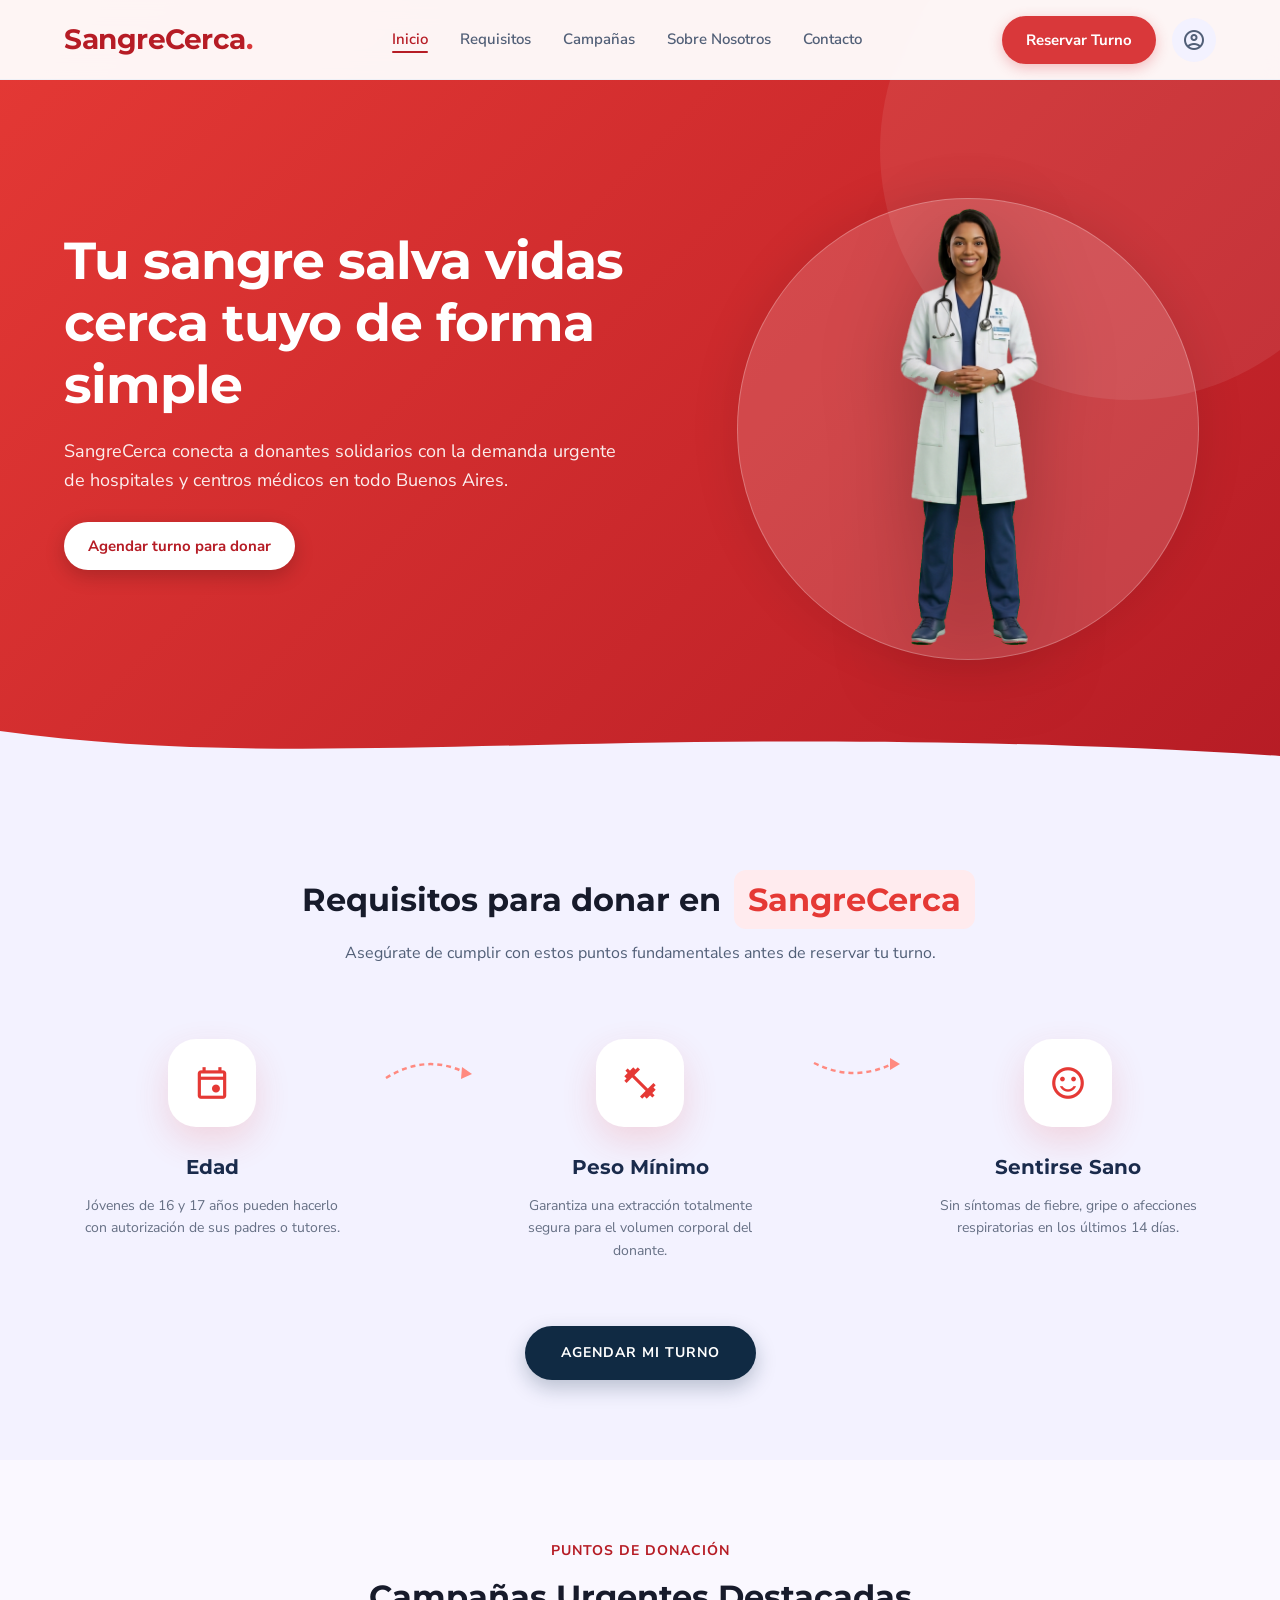
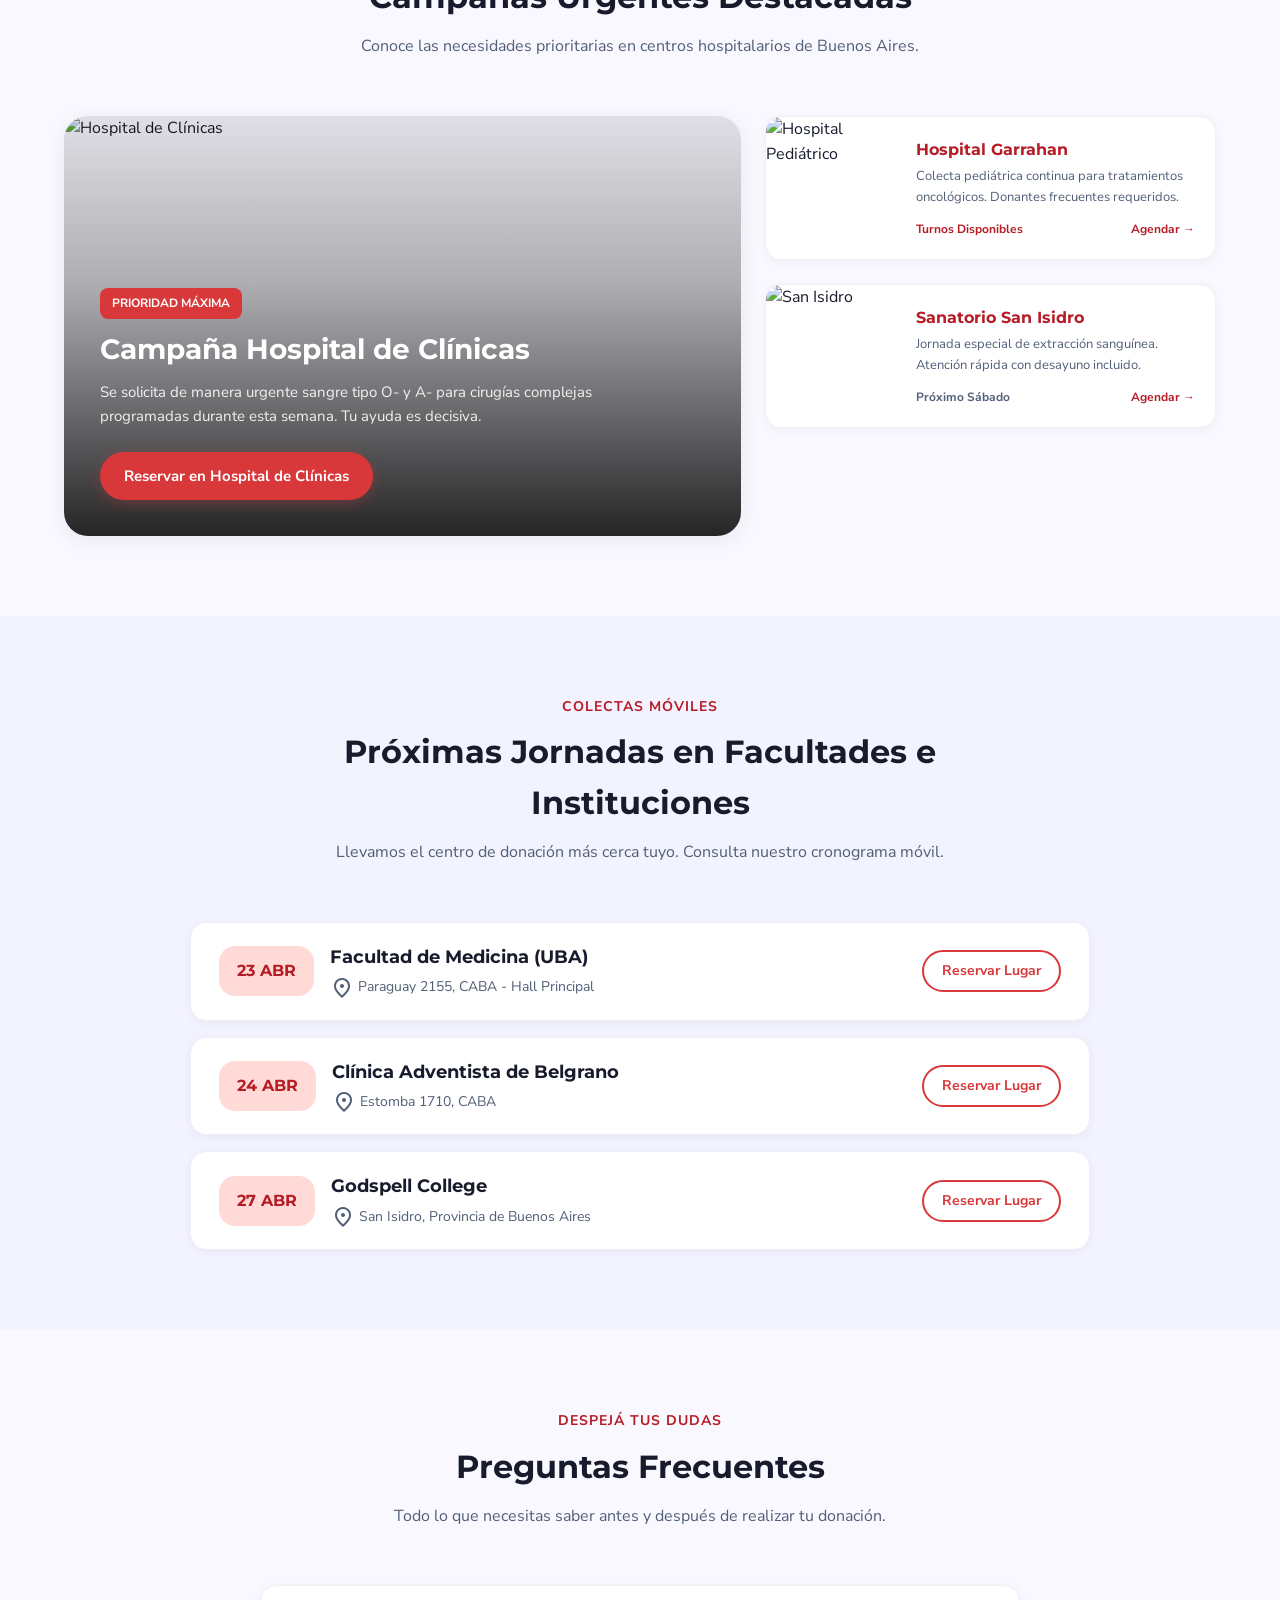
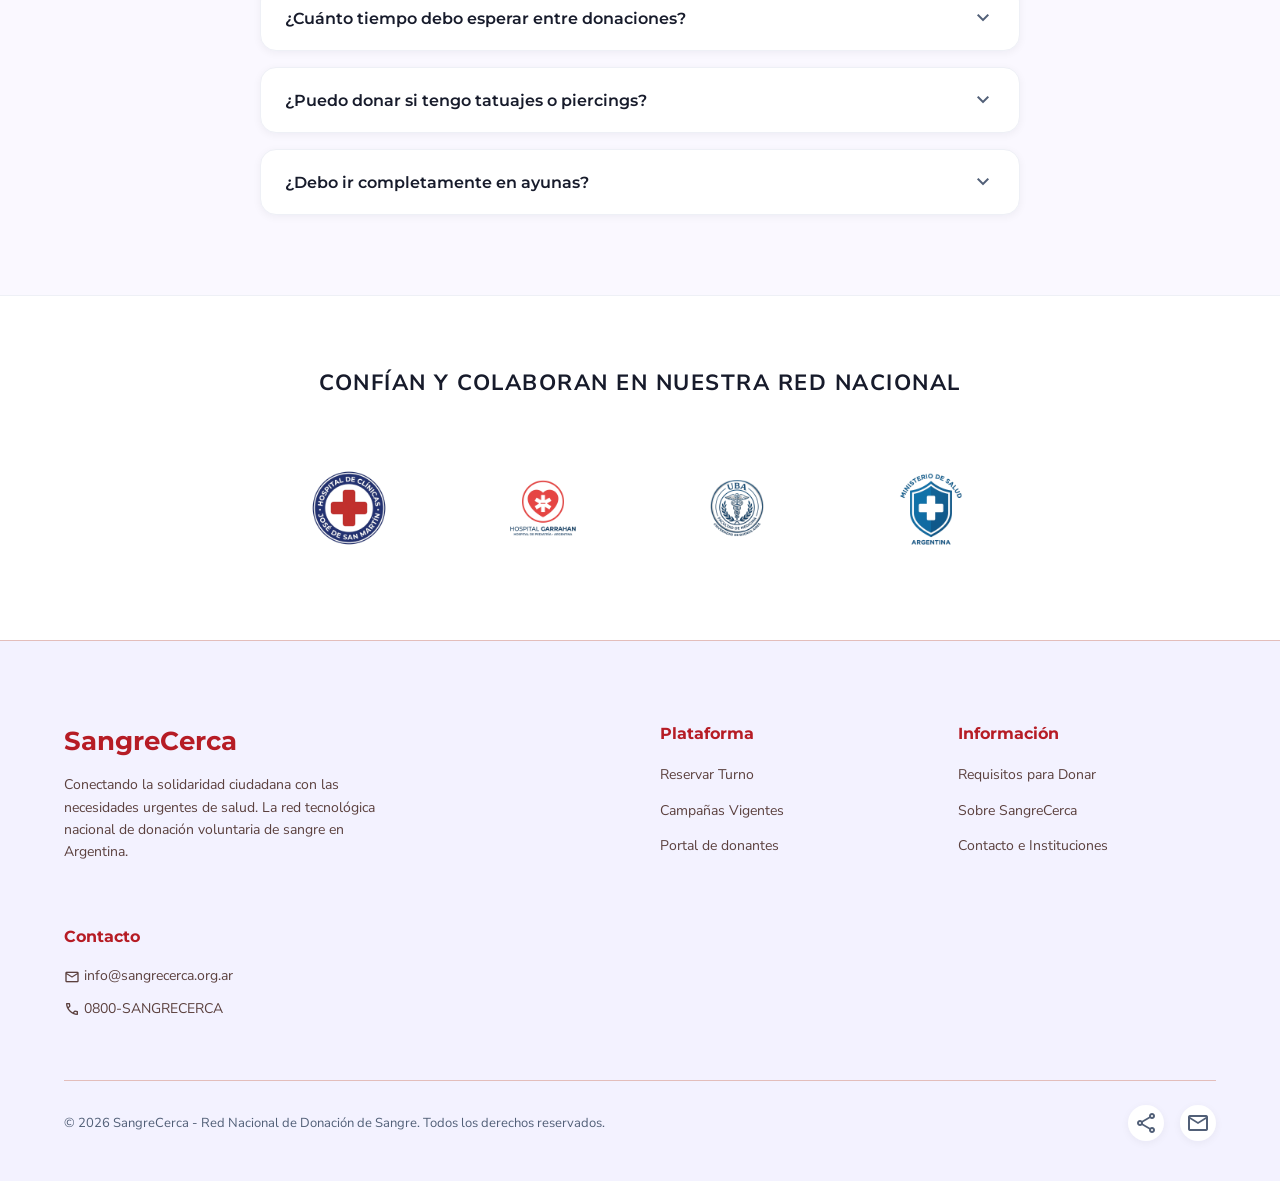
==== index.html @ ba68132b "First commit project" ====
<!DOCTYPE html>
<html lang="es">

<head>
  <meta charset="utf-8" />
  <meta name="viewport" content="width=device-width, initial-scale=1.0" />
  <title>SangreCerca - Red Nacional de Donación Voluntaria de Sangre</title>

  <!-- Google Fonts -->
  <link rel="preconnect" href="https://fonts.googleapis.com">
  <link rel="preconnect" href="https://fonts.gstatic.com" crossorigin>
  <link
    href="https://fonts.googleapis.com/css2?family=Montserrat:wght@600;700&family=Nunito+Sans:wght@400;600;700&display=swap"
    rel="stylesheet" />

  <!-- Material Symbols Icons -->
  <link href="https://fonts.googleapis.com/css2?family=Material+Symbols+Outlined:wght,FILL@100..700,0..1&display=swap"
    rel="stylesheet" />

  <!-- Pure CSS Stylesheet -->
  <link rel="stylesheet" href="styles.css" />
</head>

<body>

  <!-- Header / Navigation Bar -->
  <header class="header">
    <div class="container header-container">
      <a href="index.html" class="logo-link">
        <span class="logo-text">SangreCerca<span class="logo-dot">.</span></span>
      </a>

      <nav>
        <ul class="nav-menu">
          <li><a href="index.html" class="nav-link active">Inicio</a></li>
          <li><a href="#requisitos" class="nav-link">Requisitos</a></li>
          <li><a href="#campanas" class="nav-link">Campañas</a></li>
          <li><a href="sobre-nosotros.html" class="nav-link">Sobre Nosotros</a></li>
          <li><a href="contacto.html" class="nav-link">Contacto</a></li>
        </ul>
      </nav>

      <div class="header-actions">
        <a href="registro.html" class="btn btn-primary">Reservar Turno</a>
        <a href="login.html" class="user-profile-btn" title="Iniciar Sesión / Mi Perfil">
          <span class="material-symbols-outlined">account_circle</span>
        </a>
      </div>
    </div>
  </header>

  <main>
    <!-- Hero Section -->
    <section class="hero">
      <div class="container hero-grid">
        <div class="hero-content">
          <h1 class="hero-title">Tu sangre salva vidas cerca tuyo de forma simple</h1>

          <p class="hero-description">
            SangreCerca conecta a donantes solidarios con la demanda urgente de hospitales y centros médicos en todo
            Buenos Aires.
          </p>


          <div class="hero-cta-group">
            <a href="registro.html" class="btn btn-primary">
              Agendar turno para donar
            </a>
          </div>
        </div>

        <div class="hero-image-wrapper">
          <img src="hero_person_transparent.png" alt="Médico Donación SangreCerca" class="hero-image" />
        </div>
      </div>

      <!-- Organic Wavy Curve Bottom Divider (Matching Donarg reference) -->
      <div
        style="position: absolute; bottom: -1px; left: 0; width: 100%; overflow: hidden; line-height: 0; pointer-events: none;">
        <svg viewBox="0 0 1200 120" preserveAspectRatio="none"
          style="position: relative; display: block; width: calc(100% + 1.3px); height: 60px;">
          <path d="M0,0 C300,90 600,-30 1200,50 L1200,120 L0,120 Z" fill="#f3f2ff"></path>
        </svg>
      </div>
    </section>



    <!-- Pre-Requisites Section -->
    <section id="requisitos" class="section section-alt">
      <div class="container">
        <div class="section-header">

          <h2 class="section-title">Requisitos para donar en <span class="title-tag">SangreCerca</span></h2>
          <p class="section-description">Asegúrate de cumplir con estos puntos fundamentales antes de reservar tu turno.
          </p>
        </div>

        <div class="requirements-flow">
          <!-- Card 1 -->
          <div class="req-card">
            <div class="req-icon-box">
              <span class="material-symbols-outlined">event</span>
            </div>
            <h3 class="req-card-title">Edad </h3>
            <p class="req-card-desc">Jóvenes de 16 y 17 años pueden hacerlo con autorización de sus padres o tutores.
            </p>
          </div>

          <!-- Flow Arrow 1 -->
          <div class="flow-arrow">
            <svg viewBox="0 0 100 30">
              <path d="M10,25 Q50,0 90,20" stroke="#ff8a80" stroke-width="2.5" stroke-dasharray="5,4" fill="none" />
              <polygon points="86,14 96,21 85,26" fill="#ff8a80" />
            </svg>
          </div>

          <!-- Card 2 -->
          <div class="req-card">
            <div class="req-icon-box">
              <span class="material-symbols-outlined">fitness_center</span>
            </div>
            <h3 class="req-card-title">Peso Mínimo</h3>
            <p class="req-card-desc">Garantiza una extracción totalmente segura para el volumen corporal del donante.
            </p>
          </div>

          <!-- Flow Arrow 2 -->
          <div class="flow-arrow">
            <svg viewBox="0 0 100 30">
              <path d="M10,10 Q50,30 90,10" stroke="#ff8a80" stroke-width="2.5" stroke-dasharray="5,4" fill="none" />
              <polygon points="86,5 96,11 86,17" fill="#ff8a80" />
            </svg>
          </div>

          <!-- Card 3 -->
          <div class="req-card">
            <div class="req-icon-box">
              <span class="material-symbols-outlined">sentiment_satisfied</span>
            </div>
            <h3 class="req-card-title">Sentirse Sano</h3>
            <p class="req-card-desc">Sin síntomas de fiebre, gripe o afecciones respiratorias en los últimos 14 días.
            </p>
          </div>
        </div>

        <div class="requisitos-cta-box">
          <a href="registro.html" class="btn btn-navy">AGENDAR MI TURNO</a>
        </div>
      </div>
    </section>

    <!-- Campaigns & Urgent Donation Centers -->
    <section id="campanas" class="section">
      <div class="container">
        <div class="section-header">
          <span class="section-subtitle">Puntos de Donación</span>
          <h2 class="section-title">Campañas Urgentes Destacadas</h2>
          <p class="section-description">Conoce las necesidades prioritarias en centros hospitalarios de Buenos Aires.
          </p>
        </div>

        <div class="campaigns-grid">
          <!-- Main Featured Campaign Card -->
          <article class="campaign-main-card">
            <img src="https://images.unsplash.com/photo-1519494026892-80bbd2d6fd0d?q=80&w=1000&auto=format&fit=crop"
              alt="Hospital de Clínicas" class="campaign-bg-img" />
            <div class="campaign-overlay"></div>
            <div class="campaign-content">
              <span class="campaign-tag">Prioridad Máxima</span>
              <h3 class="campaign-title">Campaña Hospital de Clínicas</h3>
              <p class="campaign-desc">Se solicita de manera urgente sangre tipo O- y A- para cirugías complejas
                programadas durante esta semana. Tu ayuda es decisiva.</p>
              <a href="registro.html" class="btn btn-primary">Reservar en Hospital de Clínicas</a>
            </div>
          </article>

          <!-- Secondary Campaigns Stack -->
          <div class="campaign-sub-list">
            <!-- Small Card 1 -->
            <article class="campaign-sub-card">
              <img src="https://images.unsplash.com/photo-1579684385127-1ef15d508118?q=80&w=400&auto=format&fit=crop"
                alt="Hospital Pediátrico" class="sub-card-img" />
              <div class="sub-card-body">
                <div>
                  <h4 class="sub-card-title">Hospital Garrahan</h4>
                  <p class="sub-card-text">Colecta pediátrica continua para tratamientos oncológicos. Donantes
                    frecuentes requeridos.</p>
                </div>
                <div class="sub-card-meta">
                  <span style="color: var(--color-primary);">Turnos Disponibles</span>
                  <a href="registro.html"
                    style="color: var(--color-primary); text-decoration: none; font-weight: 700;">Agendar
                    &rarr;</a>
                </div>
              </div>
            </article>

            <!-- Small Card 2 -->
            <article class="campaign-sub-card">
              <img src="https://images.unsplash.com/photo-1586773860418-d37222d8fce3?q=80&w=400&auto=format&fit=crop"
                alt="San Isidro" class="sub-card-img" />
              <div class="sub-card-body">
                <div>
                  <h4 class="sub-card-title">Sanatorio San Isidro</h4>
                  <p class="sub-card-text">Jornada especial de extracción sanguínea. Atención rápida con desayuno
                    incluido.</p>
                </div>
                <div class="sub-card-meta">
                  <span style="color: var(--color-secondary);">Próximo Sábado</span>
                  <a href="registro.html"
                    style="color: var(--color-primary); text-decoration: none; font-weight: 700;">Agendar
                    &rarr;</a>
                </div>
              </div>
            </article>
          </div>
        </div>
      </div>
    </section>

    <!-- Upcoming Itinerant Collection Drives Schedule (SangreCerca Agenda) -->
    <section class="section section-alt">
      <div class="container">
        <div class="section-header">
          <span class="section-subtitle">Colectas Móviles</span>
          <h2 class="section-title">Próximas Jornadas en Facultades e Instituciones</h2>
          <p class="section-description">Llevamos el centro de donación más cerca tuyo. Consulta nuestro cronograma
            móvil.</p>
        </div>

        <div class="schedule-list">
          <!-- Item 1 -->
          <div class="schedule-item">
            <div class="schedule-date">
              <div class="date-badge">
                23 ABR
              </div>
              <div class="location-info">
                <h4>Facultad de Medicina (UBA)</h4>
                <p><span class="material-symbols-outlined">location_on</span> Paraguay 2155, CABA - Hall Principal</p>
              </div>
            </div>
            <a href="registro.html" class="btn btn-outline" style="padding: 8px 18px; font-size: 14px;">Reservar
              Lugar</a>
          </div>

          <!-- Item 2 -->
          <div class="schedule-item">
            <div class="schedule-date">
              <div class="date-badge">
                24 ABR
              </div>
              <div class="location-info">
                <h4>Clínica Adventista de Belgrano</h4>
                <p><span class="material-symbols-outlined">location_on</span> Estomba 1710, CABA</p>
              </div>
            </div>
            <a href="registro.html" class="btn btn-outline" style="padding: 8px 18px; font-size: 14px;">Reservar
              Lugar</a>
          </div>

          <!-- Item 3 -->
          <div class="schedule-item">
            <div class="schedule-date">
              <div class="date-badge">
                27 ABR
              </div>
              <div class="location-info">
                <h4>Godspell College</h4>
                <p><span class="material-symbols-outlined">location_on</span> San Isidro, Provincia de Buenos Aires</p>
              </div>
            </div>
            <a href="registro.html" class="btn btn-outline" style="padding: 8px 18px; font-size: 14px;">Reservar
              Lugar</a>
          </div>
        </div>
      </div>
    </section>

    <!-- FAQ Section -->
    <section class="section">
      <div class="container">
        <div class="section-header">
          <span class="section-subtitle">Despejá tus dudas</span>
          <h2 class="section-title">Preguntas Frecuentes</h2>
          <p class="section-description">Todo lo que necesitas saber antes y después de realizar tu donación.</p>
        </div>

        <div class="faq-wrapper">
          <!-- FAQ Item 1 -->
          <div class="accordion-item">
            <button class="accordion-header" onclick="toggleAccordion(this)">
              <span>¿Cuánto tiempo debo esperar entre donaciones?</span>
              <span class="material-symbols-outlined arrow-icon">expand_more</span>
            </button>
            <div class="accordion-content">
              <div class="accordion-body">
                Los hombres pueden donar hasta 4 veces al año y las mujeres hasta 3 veces al año. Debe haber un
                intervalo mínimo de 2 meses (60 días) entre cada donación de sangre entera.
              </div>
            </div>
          </div>

          <!-- FAQ Item 2 -->
          <div class="accordion-item">
            <button class="accordion-header" onclick="toggleAccordion(this)">
              <span>¿Puedo donar si tengo tatuajes o piercings?</span>
              <span class="material-symbols-outlined arrow-icon">expand_more</span>
            </button>
            <div class="accordion-content">
              <div class="accordion-body">
                Sí, podés donar sangre sin inconvenientes una vez transcurridos 12 meses (1 año) desde la realización de
                tu último tatuaje, piercing o tratamiento de acupuntura.
              </div>
            </div>
          </div>

          <!-- FAQ Item 3 -->
          <div class="accordion-item">
            <button class="accordion-header" onclick="toggleAccordion(this)">
              <span>¿Debo ir completamente en ayunas?</span>
              <span class="material-symbols-outlined arrow-icon">expand_more</span>
            </button>
            <div class="accordion-content">
              <div class="accordion-body">
                ¡No! Es recomendable consumir líquidos como té, café, mate (sin leche) y frutas o tostadas sin grasas ni
                lácteos antes de donar. Evitá alimentos grasos durante las 6 horas previas.
              </div>
            </div>
          </div>
        </div>
      </div>
    </section>

    <!-- Institutional Partners Section -->
    <section class="partners-section">
      <div class="container">
        <h3 class="partners-title">Confían y colaboran en nuestra red nacional</h3>
        <div class="partners-grid">
          <div class="partner-logo-item" title="Hospital de Clínicas">
            <img src="logo_clinicas.png" alt="Hospital de Clínicas" class="partner-img" />
          </div>
          <div class="partner-logo-item" title="Hospital Garrahan">
            <img src="logo_garrahan.png" alt="Hospital Garrahan" class="partner-img" />
          </div>
          <div class="partner-logo-item" title="UBA Medicina">
            <img src="logo_uba.png" alt="UBA Medicina" class="partner-img" />
          </div>
          <div class="partner-logo-item" title="Ministerio de Salud">
            <img src="logo_ministerio.png" alt="Ministerio de Salud" class="partner-img" />
          </div>
        </div>
      </div>
    </section>
  </main>

  <!-- Footer -->
  <footer class="footer">
    <div class="container">
      <div class="footer-grid">
        <div class="footer-brand-col">
          <span class="footer-logo">SangreCerca</span>
          <p class="footer-text">
            Conectando la solidaridad ciudadana con las necesidades urgentes de salud. La red tecnológica nacional de
            donación voluntaria de sangre en Argentina.
          </p>
        </div>

        <div>
          <h4 class="footer-col-title">Plataforma</h4>
          <ul class="footer-links">
            <li><a href="registro.html" class="footer-link">Reservar Turno</a></li>
            <li><a href="index.html#campanas" class="footer-link">Campañas Vigentes</a></li>
            <li><a href="login.html" class="footer-link">Portal de donantes</a></li>
          </ul>
        </div>

        <div>
          <h4 class="footer-col-title">Información</h4>
          <ul class="footer-links">
            <li><a href="index.html#requisitos" class="footer-link">Requisitos para Donar</a></li>
            <li><a href="sobre-nosotros.html" class="footer-link">Sobre SangreCerca</a></li>
            <li><a href="contacto.html" class="footer-link">Contacto e Instituciones</a></li>
          </ul>
        </div>

        <div>
          <h4 class="footer-col-title">Contacto</h4>
          <ul class="footer-links">
            <li class="footer-link"><span class="material-symbols-outlined" style="font-size: 16px;">email</span>
              info@sangrecerca.org.ar</li>
            <li class="footer-link"><span class="material-symbols-outlined" style="font-size: 16px;">call</span>
              0800-SANGRECERCA</li>
          </ul>
        </div>
      </div>

      <div class="footer-bottom">
        <p>&copy; 2026 SangreCerca - Red Nacional de Donación de Sangre. Todos los derechos reservados.</p>
        <div class="social-links">
          <a href="#" class="social-icon" title="Compartir"><span class="material-symbols-outlined">share</span></a>
          <a href="#" class="social-icon" title="Enviar Mensaje"><span class="material-symbols-outlined">mail</span></a>
        </div>
      </div>
    </div>
  </footer>

  <!-- Accordion Toggle JavaScript -->
  <script>
    function toggleAccordion(button) {
      const item = button.parentElement;
      const isOpen = item.classList.contains('active');

      // Close all items
      document.querySelectorAll('.accordion-item').forEach(el => {
        el.classList.remove('active');
      });

      // Toggle the clicked item if it was closed
      if (!isOpen) {
        item.classList.add('active');
      }
    }

    // Header scroll background shadow effect
    window.addEventListener('scroll', () => {
      const header = document.querySelector('.header');
      if (window.scrollY > 20) {
        header.classList.add('scrolled');
      } else {
        header.classList.remove('scrolled');
      }
    });
  </script>
</body>

</html>
---- styles.css ----
/* ==========================================================================
   DonARG - System Design & Core Stylesheet (Pure CSS)
   ========================================================================== */

/* --------------------------------------------------------------------------
   1. CSS Variables & Design System Tokens
   -------------------------------------------------------------------------- */
:root {
  /* Brand Palette */
  --color-primary: #b61c25;
  --color-primary-hover: #930014;
  --color-primary-light: #ffdad7;
  --color-primary-container: #d9383a;
  --color-primary-text: #ffffff;

  /* Secondary & Neutral Colors */
  --color-secondary: #515f77;
  --color-secondary-light: #d2e0fd;
  --color-text-dark: #171b2b;
  --color-text-muted: #5b403e;
  
  /* Backgrounds & Surfaces */
  --bg-main: #faf8ff;
  --bg-surface: #ffffff;
  --bg-surface-alt: #f3f2ff;
  --bg-card: #ffffff;
  
  /* Status Colors for Blood Stock */
  --status-critical: #d9383a;
  --status-critical-bg: #ffebee;
  --status-warning: #e65100;
  --status-warning-bg: #fff3e0;
  --status-good: #2e7d32;
  --status-good-bg: #e8f5e9;

  /* Borders & Shadows */
  --border-color: #e3bebb;
  --border-light: #eef0f6;
  --shadow-sm: 0 2px 8px rgba(23, 27, 43, 0.05);
  --shadow-md: 0 4px 20px rgba(23, 27, 43, 0.08);
  --shadow-lg: 0 12px 32px rgba(182, 28, 37, 0.12);

  /* Typography */
  --font-heading: 'Montserrat', sans-serif;
  --font-body: 'Nunito Sans', sans-serif;
  
  /* Layout Dimensions */
  --max-width: 1200px;
  --header-height: 80px;
  --radius-sm: 8px;
  --radius-md: 16px;
  --radius-lg: 24px;
  --radius-full: 9999px;
  
  /* Transitions */
  --transition-fast: all 0.2s ease;
  --transition-normal: all 0.3s ease;
}

/* --------------------------------------------------------------------------
   2. Reset & General Setup
   -------------------------------------------------------------------------- */
* {
  box-sizing: border-box;
  margin: 0;
  padding: 0;
}

html {
  scroll-behavior: smooth;
}

body {
  font-family: var(--font-body);
  background-color: var(--bg-main);
  color: var(--color-text-dark);
  line-height: 1.6;
  overflow-x: hidden;
}

a {
  text-decoration: none;
  color: inherit;
}

button {
  cursor: pointer;
  font-family: inherit;
  border: none;
  background: none;
}

img {
  max-width: 100%;
  height: auto;
  display: block;
}

.container {
  max-width: var(--max-width);
  margin: 0 auto;
  padding: 0 24px;
}

/* Material Symbols Icon Alignment */
.material-symbols-outlined {
  font-variation-settings: 'FILL' 0, 'wght' 400, 'GRAD' 0, 'opsz' 24;
  display: inline-block;
  vertical-align: middle;
  line-height: 1;
}

/* --------------------------------------------------------------------------
   3. Navigation Header
   -------------------------------------------------------------------------- */
.header {
  position: fixed;
  top: 0;
  left: 0;
  width: 100%;
  height: var(--header-height);
  background-color: rgba(255, 255, 255, 0.95);
  backdrop-filter: blur(12px);
  border-bottom: 1px solid var(--border-light);
  z-index: 1000;
  transition: var(--transition-normal);
}

.header.scrolled {
  box-shadow: var(--shadow-sm);
}

.header-container {
  display: flex;
  justify-content: space-between;
  align-items: center;
  height: 100%;
}

.logo-link {
  display: flex;
  align-items: center;
  gap: 8px;
}

.logo-text {
  font-family: var(--font-heading);
  font-size: 28px;
  font-weight: 700;
  color: var(--color-primary);
  letter-spacing: -0.5px;
}

.logo-dot {
  color: var(--color-primary-container);
}

.nav-menu {
  display: flex;
  align-items: center;
  gap: 32px;
  list-style: none;
}

.nav-link {
  font-weight: 600;
  font-size: 15px;
  color: var(--color-secondary);
  transition: var(--transition-fast);
  position: relative;
  padding: 4px 0;
}

.nav-link:hover,
.nav-link.active {
  color: var(--color-primary);
}

.nav-link.active::after {
  content: '';
  position: absolute;
  bottom: 0;
  left: 0;
  width: 100%;
  height: 2px;
  background-color: var(--color-primary);
  border-radius: 2px;
}

.header-actions {
  display: flex;
  align-items: center;
  gap: 16px;
}

.btn {
  display: inline-flex;
  align-items: center;
  justify-content: center;
  gap: 8px;
  padding: 12px 24px;
  font-weight: 700;
  font-size: 15px;
  border-radius: var(--radius-full);
  transition: var(--transition-normal);
  text-align: center;
}

.btn-primary {
  background-color: var(--color-primary-container);
  color: var(--color-primary-text);
  box-shadow: 0 4px 14px rgba(217, 56, 58, 0.3);
}

.btn-primary:hover {
  background-color: var(--color-primary-hover);
  transform: translateY(-2px);
  box-shadow: 0 6px 20px rgba(217, 56, 58, 0.4);
}

.btn-outline {
  border: 2px solid var(--color-primary-container);
  color: var(--color-primary-container);
  background-color: transparent;
}

.btn-outline:hover {
  background-color: var(--color-primary-light);
}

.user-profile-btn {
  width: 44px;
  height: 44px;
  border-radius: 50%;
  display: flex;
  align-items: center;
  justify-content: center;
  color: var(--color-secondary);
  background-color: var(--bg-surface-alt);
  transition: var(--transition-fast);
}

.user-profile-btn:hover {
  color: var(--color-primary);
  background-color: var(--color-primary-light);
}

/* --------------------------------------------------------------------------
   4. Hero Section
   -------------------------------------------------------------------------- */
.hero {
  padding-top: calc(var(--header-height) + 50px);
  padding-bottom: 120px;
  background: linear-gradient(135deg, #e53935 0%, #b61c25 100%);
  color: #ffffff;
  position: relative;
  overflow: hidden;
}

.hero::before {
  content: '';
  position: absolute;
  top: -100px;
  right: -100px;
  width: 500px;
  height: 500px;
  background: rgba(255, 255, 255, 0.08);
  border-radius: 50%;
  pointer-events: none;
}

.hero-grid {
  display: grid;
  grid-template-columns: 1fr;
  gap: 48px;
  align-items: center;
  position: relative;
  z-index: 2;
}

@media (min-width: 992px) {
  .hero-grid {
    grid-template-columns: 1.1fr 0.9fr;
  }
}

.hero-badge {
  display: inline-flex;
  align-items: center;
  gap: 8px;
  padding: 8px 18px;
  background: rgba(255, 255, 255, 0.2);
  color: #ffffff;
  backdrop-filter: blur(8px);
  border-radius: var(--radius-full);
  font-size: 14px;
  font-weight: 700;
  margin-bottom: 20px;
  border: 1px solid rgba(255, 255, 255, 0.3);
}

.hero-title {
  font-family: var(--font-heading);
  font-size: 42px;
  line-height: 1.2;
  font-weight: 700;
  color: var(--color-text-dark);
  margin-bottom: 20px;
  letter-spacing: -1px;
}

.hero .hero-title {
  color: #ffffff;
}

@media (min-width: 768px) {
  .hero-title {
    font-size: 52px;
  }
}

.hero-description {
  font-size: 18px;
  color: var(--color-secondary);
  margin-bottom: 28px;
  max-width: 560px;
}

.hero .hero-description {
  color: rgba(255, 255, 255, 0.92);
}

.hero-stat-card {
  display: flex;
  align-items: center;
  gap: 16px;
  background: rgba(255, 255, 255, 0.15);
  backdrop-filter: blur(10px);
  padding: 16px 20px;
  border-radius: 20px;
  border: 1px solid rgba(255, 255, 255, 0.3);
  margin-bottom: 32px;
  max-width: 540px;
  color: #ffffff;
}

.hero-stat-icon {
  width: 44px;
  height: 44px;
  border-radius: 50%;
  background-color: #ffffff;
  color: var(--color-primary);
  display: flex;
  align-items: center;
  justify-content: center;
  flex-shrink: 0;
  box-shadow: 0 4px 12px rgba(0,0,0,0.1);
}

.hero-stat-text {
  font-size: 14px;
  color: #ffffff;
}

.hero-stat-text strong {
  color: #ffffff;
  font-weight: 700;
  text-decoration: underline;
}

.hero-cta-group {
  display: flex;
  flex-wrap: wrap;
  gap: 16px;
}

.hero-cta-group .btn-primary {
  background-color: #ffffff;
  color: var(--color-primary);
  box-shadow: 0 6px 20px rgba(0, 0, 0, 0.2);
}

.hero-cta-group .btn-primary:hover {
  background-color: #fff0f0;
  transform: translateY(-2px);
}

.hero-cta-group .btn-outline {
  border-color: #ffffff;
  color: #ffffff;
}

.hero-cta-group .btn-outline:hover {
  background: rgba(255, 255, 255, 0.15);
}

/* Full Height Hero Image Composition (Reference Image Style) */
.hero-image-wrapper {
  position: relative;
  display: flex;
  justify-content: center;
  align-items: flex-end;
  width: 100%;
  height: 100%;
  min-height: 540px;
}

.hero-image-wrapper::before {
  content: '';
  position: absolute;
  bottom: 10px;
  width: 460px;
  height: 460px;
  background: rgba(255, 255, 255, 0.15);
  border: 1px solid rgba(255, 255, 255, 0.25);
  border-radius: 50%;
  z-index: 1;
  box-shadow: 0 0 50px rgba(0, 0, 0, 0.1);
}

.hero-image {
  position: relative;
  z-index: 2;
  width: auto;
  max-width: 100%;
  height: 540px;
  object-fit: contain;
  object-position: bottom;
  filter: drop-shadow(0 20px 40px rgba(0, 0, 0, 0.25));
  transition: transform 0.4s ease;
}

.hero-image:hover {
  transform: translateY(-6px) scale(1.02);
}
.hero-floating-card {
  position: absolute;
  bottom: 24px;
  left: 24px;
  right: 24px;
  background: rgba(255, 255, 255, 0.95);
  backdrop-filter: blur(12px);
  padding: 16px 20px;
  border-radius: 20px;
  box-shadow: 0 10px 25px rgba(0,0,0,0.15);
  display: flex;
  align-items: center;
  gap: 16px;
  z-index: 5;
}

.floating-icon {
  color: var(--color-primary);
  font-size: 32px;
}

/* --------------------------------------------------------------------------
   5. Section Headers General Style
   -------------------------------------------------------------------------- */
.section {
  padding: 80px 0;
}

.section-alt {
  background-color: var(--bg-surface-alt);
}

.section-header {
  text-align: center;
  max-width: 680px;
  margin: 0 auto 56px auto;
}

.section-subtitle {
  font-size: 14px;
  font-weight: 700;
  text-transform: uppercase;
  color: var(--color-primary);
  letter-spacing: 1px;
  margin-bottom: 8px;
  display: block;
}

.section-title {
  font-family: var(--font-heading);
  font-size: 32px;
  font-weight: 700;
  color: var(--color-text-dark);
  margin-bottom: 12px;
}

.section-description {
  font-size: 16px;
  color: var(--color-secondary);
}

/* --------------------------------------------------------------------------
   6. Blood Stock Widget (Semáforo de Sangre) - Key DonARG Feature
   -------------------------------------------------------------------------- */
.stock-section {
  background-color: var(--bg-surface);
  border-y: 1px solid var(--border-light);
}

.stock-grid {
  display: grid;
  grid-template-columns: repeat(auto-fit, minmax(240px, 1fr));
  gap: 20px;
}

.stock-card {
  background: var(--bg-main);
  border-radius: var(--radius-md);
  padding: 20px;
  border: 1px solid var(--border-light);
  transition: var(--transition-normal);
  display: flex;
  flex-direction: column;
  justify-content: space-between;
  position: relative;
  overflow: hidden;
}

.stock-card:hover {
  transform: translateY(-4px);
  box-shadow: var(--shadow-md);
}

.stock-header {
  display: flex;
  justify-content: space-between;
  align-items: center;
  margin-bottom: 16px;
}

.blood-type {
  font-family: var(--font-heading);
  font-size: 28px;
  font-weight: 700;
  color: var(--color-text-dark);
}

.stock-badge {
  padding: 4px 12px;
  border-radius: var(--radius-full);
  font-size: 12px;
  font-weight: 700;
  text-transform: uppercase;
}

.stock-badge.critical {
  background-color: var(--status-critical-bg);
  color: var(--status-critical);
}

.stock-badge.warning {
  background-color: var(--status-warning-bg);
  color: var(--status-warning);
}

.stock-badge.good {
  background-color: var(--status-good-bg);
  color: var(--status-good);
}

.stock-progress-bar {
  width: 100%;
  height: 8px;
  background-color: #e0e0e0;
  border-radius: 4px;
  overflow: hidden;
  margin-bottom: 12px;
}

.stock-progress-fill {
  height: 100%;
  border-radius: 4px;
}

.stock-progress-fill.critical {
  width: 25%;
  background-color: var(--status-critical);
}

.stock-progress-fill.warning {
  width: 55%;
  background-color: var(--status-warning);
}

.stock-progress-fill.good {
  width: 85%;
  background-color: var(--status-good);
}

.stock-footer {
  font-size: 13px;
  color: var(--color-secondary);
  display: flex;
  align-items: center;
  justify-content: space-between;
}

/* --------------------------------------------------------------------------
   7. Requisitos Básicos (Pre-Requisites)
   -------------------------------------------------------------------------- */
.title-tag {
  background-color: #ffebee;
  color: #e53935;
  padding: 4px 14px;
  border-radius: 12px;
  display: inline-block;
  margin: 0 4px;
}

.requirements-flow {
  display: flex;
  align-items: flex-start;
  justify-content: space-between;
  gap: 16px;
  margin-bottom: 40px;
}

@media (max-width: 991px) {
  .requirements-flow {
    flex-direction: column;
    align-items: center;
  }
  .flow-arrow {
    transform: rotate(90deg);
    margin: 10px 0;
  }
}

.req-card {
  flex: 1;
  background: transparent;
  padding: 16px;
  text-align: center;
  transition: transform 0.3s ease;
}

.req-card:hover {
  transform: translateY(-6px);
}

.req-icon-box {
  width: 88px;
  height: 88px;
  border-radius: 28px;
  background: #ffffff;
  color: #e53935;
  display: flex;
  align-items: center;
  justify-content: center;
  margin: 0 auto 24px auto;
  box-shadow: 0 14px 35px rgba(229, 57, 53, 0.16);
  transition: all 0.3s ease;
}

.req-card:hover .req-icon-box {
  box-shadow: 0 18px 40px rgba(229, 57, 53, 0.25);
  transform: scale(1.05);
}

.req-icon-box span {
  font-size: 38px;
}

.req-card-title {
  font-family: var(--font-heading);
  font-size: 20px;
  font-weight: 700;
  margin-bottom: 12px;
  color: #1a2b4c;
}

.req-card-desc {
  font-size: 14px;
  color: #667085;
  line-height: 1.6;
  max-width: 280px;
  margin: 0 auto;
}

.flow-arrow {
  width: 100px;
  flex-shrink: 0;
  padding-top: 30px;
}

.flow-arrow svg {
  width: 100%;
  height: auto;
}

.requisitos-cta-box {
  text-align: center;
  margin-top: 48px;
}

.btn-navy {
  background-color: #102a43;
  color: #ffffff;
  padding: 16px 36px;
  border-radius: 30px;
  font-weight: 700;
  font-size: 14px;
  letter-spacing: 1px;
  box-shadow: 0 8px 20px rgba(16, 42, 67, 0.25);
  display: inline-block;
  transition: all 0.3s ease;
}

.btn-navy:hover {
  background-color: #1b3a5b;
  transform: translateY(-2px);
  box-shadow: 0 12px 25px rgba(16, 42, 67, 0.35);
  color: #ffffff;
}

/* --------------------------------------------------------------------------
   8. Puntos de Donación & Campañas Recientes
   -------------------------------------------------------------------------- */
.campaigns-grid {
  display: grid;
  grid-template-columns: 1fr;
  gap: 24px;
}

@media (min-width: 992px) {
  .campaigns-grid {
    grid-template-columns: 1.5fr 1fr;
  }
}

.campaign-main-card {
  position: relative;
  border-radius: var(--radius-lg);
  overflow: hidden;
  min-height: 420px;
  display: flex;
  flex-direction: column;
  justify-content: flex-end;
  box-shadow: var(--shadow-md);
}

.campaign-bg-img {
  position: absolute;
  inset: 0;
  width: 100%;
  height: 100%;
  object-fit: cover;
  transition: transform 0.7s ease;
}

.campaign-main-card:hover .campaign-bg-img {
  transform: scale(1.05);
}

.campaign-overlay {
  position: absolute;
  inset: 0;
  background: linear-gradient(to top, rgba(0,0,0,0.85) 0%, rgba(0,0,0,0.3) 60%, rgba(0,0,0,0.1) 100%);
}

.campaign-content {
  position: relative;
  z-index: 10;
  padding: 36px;
  color: #ffffff;
}

.campaign-tag {
  display: inline-block;
  padding: 6px 12px;
  background-color: var(--color-primary-container);
  color: #ffffff;
  font-size: 12px;
  font-weight: 700;
  text-transform: uppercase;
  border-radius: var(--radius-sm);
  margin-bottom: 12px;
}

.campaign-title {
  font-family: var(--font-heading);
  font-size: 28px;
  font-weight: 700;
  margin-bottom: 12px;
  line-height: 1.3;
}

.campaign-desc {
  font-size: 15px;
  opacity: 0.9;
  margin-bottom: 24px;
  max-width: 500px;
}

.campaign-sub-list {
  display: flex;
  flex-direction: column;
  gap: 24px;
}

.campaign-sub-card {
  background: var(--bg-surface);
  border-radius: var(--radius-md);
  border: 1px solid var(--border-light);
  overflow: hidden;
  display: flex;
  box-shadow: var(--shadow-sm);
  transition: var(--transition-normal);
}

.campaign-sub-card:hover {
  transform: translateY(-3px);
  box-shadow: var(--shadow-md);
}

.sub-card-img {
  width: 130px;
  object-fit: cover;
  flex-shrink: 0;
}

.sub-card-body {
  padding: 20px;
  display: flex;
  flex-direction: column;
  justify-content: space-between;
  flex-grow: 1;
}

.sub-card-title {
  font-family: var(--font-heading);
  font-size: 16px;
  font-weight: 700;
  color: var(--color-primary);
  margin-bottom: 4px;
}

.sub-card-text {
  font-size: 13px;
  color: var(--color-secondary);
  margin-bottom: 12px;
}

.sub-card-meta {
  display: flex;
  justify-content: space-between;
  align-items: center;
  font-size: 12px;
  font-weight: 700;
  color: var(--color-text-dark);
}

/* --------------------------------------------------------------------------
   9. Próximas Colectas Agenda (Itinerantes)
   -------------------------------------------------------------------------- */
.schedule-list {
  display: flex;
  flex-direction: column;
  gap: 16px;
  max-width: 900px;
  margin: 0 auto;
}

.schedule-item {
  background: var(--bg-surface);
  border-radius: var(--radius-md);
  padding: 20px 28px;
  border: 1px solid var(--border-light);
  display: flex;
  flex-direction: column;
  gap: 16px;
  align-items: flex-start;
  box-shadow: var(--shadow-sm);
  transition: var(--transition-normal);
}

@media (min-width: 640px) {
  .schedule-item {
    flex-direction: row;
    align-items: center;
    justify-content: space-between;
  }
}

.schedule-item:hover {
  border-color: var(--color-primary-container);
  box-shadow: var(--shadow-md);
}

.schedule-date {
  display: flex;
  align-items: center;
  gap: 16px;
}

.date-badge {
  background-color: var(--color-primary-light);
  color: var(--color-primary);
  font-family: var(--font-heading);
  font-weight: 700;
  font-size: 16px;
  padding: 12px 18px;
  border-radius: var(--radius-md);
  text-align: center;
  min-width: 85px;
}

.location-info h4 {
  font-family: var(--font-heading);
  font-size: 18px;
  font-weight: 700;
  color: var(--color-text-dark);
  margin-bottom: 4px;
}

.location-info p {
  font-size: 14px;
  color: var(--color-secondary);
  display: flex;
  align-items: center;
  gap: 4px;
}

/* --------------------------------------------------------------------------
   10. Preguntas Frecuentes (Accordion)
   -------------------------------------------------------------------------- */
.faq-wrapper {
  max-width: 760px;
  margin: 0 auto;
  display: flex;
  flex-direction: column;
  gap: 16px;
}

.accordion-item {
  background: var(--bg-surface);
  border-radius: var(--radius-md);
  border: 1px solid var(--border-light);
  box-shadow: var(--shadow-sm);
  overflow: hidden;
  transition: var(--transition-normal);
}

.accordion-header {
  width: 100%;
  padding: 20px 24px;
  display: flex;
  justify-content: space-between;
  align-items: center;
  text-align: left;
  font-family: var(--font-heading);
  font-size: 16px;
  font-weight: 600;
  color: var(--color-text-dark);
  transition: var(--transition-fast);
}

.accordion-header:hover {
  color: var(--color-primary);
}

.arrow-icon {
  color: var(--color-secondary);
  transition: transform 0.3s ease;
}

.accordion-item.active .arrow-icon {
  transform: rotate(180deg);
  color: var(--color-primary);
}

.accordion-content {
  max-height: 0;
  overflow: hidden;
  transition: max-height 0.35s ease-out;
  background-color: #fafafa;
}

.accordion-body {
  padding: 0 24px 24px 24px;
  font-size: 15px;
  color: var(--color-secondary);
  line-height: 1.7;
  border-top: 1px solid var(--border-light);
  padding-top: 16px;
}

.accordion-item.active .accordion-content {
  max-height: 300px;
}

/* --------------------------------------------------------------------------
   11. Institutional Trust / Partners Section
   -------------------------------------------------------------------------- */
.partners-section {
  padding: 70px 0;
  background-color: var(--bg-surface);
  border-top: 1px solid var(--border-light);
}

.partners-title {
  text-align: center;
  font-size: 22px;
  font-weight: 700;
  text-transform: uppercase;
  color: var(--color-text-dark);
  letter-spacing: 1.5px;
  margin-bottom: 44px;
}

.partners-grid {
  display: flex;
  flex-wrap: wrap;
  align-items: center;
  justify-content: center;
  gap: 70px;
}

.partner-logo-item {
  display: flex;
  align-items: center;
  justify-content: center;
  transition: transform 0.3s ease, opacity 0.3s ease;
  opacity: 0.95;
  cursor: pointer;
  padding: 12px;
}

.partner-logo-item:hover {
  opacity: 1;
  transform: scale(1.08);
}

.partner-img {
  height: 100px;
  width: auto;
  max-width: 280px;
  object-fit: contain;
}

/* --------------------------------------------------------------------------
   12. Footer
   -------------------------------------------------------------------------- */
.footer {
  background-color: var(--bg-surface-alt);
  padding: 80px 0 40px 0;
  border-top: 1px solid var(--border-color);
}

.footer-grid {
  display: grid;
  grid-template-columns: repeat(auto-fit, minmax(200px, 1fr));
  gap: 40px;
  margin-bottom: 60px;
}

.footer-brand-col {
  grid-column: span 1;
}

@media (min-width: 768px) {
  .footer-brand-col {
    grid-column: span 2;
  }
}

.footer-logo {
  font-family: var(--font-heading);
  font-size: 26px;
  font-weight: 700;
  color: var(--color-primary);
  margin-bottom: 12px;
  display: block;
}

.footer-text {
  font-size: 14px;
  color: var(--color-text-muted);
  margin-bottom: 20px;
  max-width: 340px;
}

.footer-col-title {
  font-family: var(--font-heading);
  font-size: 16px;
  font-weight: 700;
  color: var(--color-primary);
  margin-bottom: 16px;
}

.footer-links {
  list-style: none;
  display: flex;
  flex-direction: column;
  gap: 10px;
}

.footer-link {
  font-size: 14px;
  color: var(--color-text-muted);
  transition: var(--transition-fast);
}

.footer-link:hover {
  color: var(--color-primary);
}

.footer-bottom {
  border-top: 1px solid var(--border-color);
  padding-top: 24px;
  display: flex;
  flex-direction: column;
  gap: 16px;
  align-items: center;
  justify-content: space-between;
  font-size: 13px;
  color: var(--color-secondary);
}

@media (min-width: 640px) {
  .footer-bottom {
    flex-direction: row;
  }
}

.social-links {
  display: flex;
  gap: 16px;
}

.social-icon {
  width: 36px;
  height: 36px;
  border-radius: 50%;
  background-color: var(--bg-surface);
  color: var(--color-secondary);
  display: flex;
  align-items: center;
  justify-content: center;
  transition: var(--transition-fast);
  box-shadow: var(--shadow-sm);
}

.social-icon:hover {
  color: #ffffff;
  background-color: var(--color-primary);
}

/* --------------------------------------------------------------------------
   13. Unified Dashboard Layout, Sidebar & Header (Pure CSS)
   -------------------------------------------------------------------------- */
.dash-layout {
  display: flex;
  min-height: 100vh;
  background-color: var(--bg-main);
}

.dash-sidebar {
  width: 280px;
  height: 100vh;
  position: fixed;
  left: 0;
  top: 0;
  background-color: var(--bg-surface);
  border-right: 1px solid var(--border-light);
  display: flex;
  flex-direction: column;
  padding: 32px 20px;
  z-index: 500;
  box-shadow: var(--shadow-sm);
}

.dash-sidebar-logo {
  font-family: var(--font-heading);
  font-size: 26px;
  font-weight: 700;
  color: var(--color-primary);
  margin-bottom: 28px;
  padding-left: 12px;
}

.dash-user-card {
  display: flex;
  align-items: center;
  gap: 14px;
  padding: 14px;
  background-color: var(--bg-surface-alt);
  border-radius: var(--radius-md);
  border: 1px solid var(--border-light);
  margin-bottom: 28px;
}

.dash-user-avatar {
  position: relative;
  width: 48px;
  height: 48px;
  flex-shrink: 0;
}

.dash-user-avatar img {
  width: 100%;
  height: 100%;
  border-radius: 50%;
  object-fit: cover;
  border: 2px solid var(--color-primary);
}

.dash-user-badge {
  position: absolute;
  bottom: -2px;
  right: -2px;
  background-color: var(--color-primary);
  color: #ffffff;
  font-size: 10px;
  font-weight: 700;
  padding: 2px 5px;
  border-radius: var(--radius-full);
  border: 2px solid #ffffff;
}

.dash-user-info h4 {
  font-family: var(--font-heading);
  font-size: 14px;
  font-weight: 700;
  color: var(--color-text-dark);
}

.dash-user-info p {
  font-size: 12px;
  color: var(--color-secondary);
}

.dash-nav {
  display: flex;
  flex-direction: column;
  gap: 8px;
  flex-grow: 1;
}

.dash-nav-link {
  display: flex;
  align-items: center;
  gap: 14px;
  padding: 12px 16px;
  border-radius: var(--radius-sm);
  font-weight: 600;
  font-size: 15px;
  color: var(--color-secondary);
  transition: var(--transition-fast);
}

.dash-nav-link:hover {
  background-color: var(--bg-surface-alt);
  color: var(--color-primary);
}

.dash-nav-link.active {
  background-color: var(--color-primary-container);
  color: #ffffff;
  box-shadow: var(--shadow-sm);
}

.dash-nav-link.active .material-symbols-outlined {
  color: #ffffff;
}

.dash-sidebar-footer {
  margin-top: auto;
  padding-top: 20px;
  border-top: 1px solid var(--border-light);
  display: flex;
  flex-direction: column;
  gap: 8px;
}

.dash-main {
  margin-left: 280px;
  width: calc(100% - 280px);
  min-height: 100vh;
  display: flex;
  flex-direction: column;
}

.dash-header {
  height: 80px;
  padding: 0 40px;
  background-color: rgba(255, 255, 255, 0.95);
  backdrop-filter: blur(12px);
  border-bottom: 1px solid var(--border-light);
  display: flex;
  align-items: center;
  justify-content: space-between;
  position: sticky;
  top: 0;
  z-index: 400;
}

.dash-header-title {
  font-family: var(--font-heading);
  font-size: 24px;
  font-weight: 700;
  color: var(--color-text-dark);
}

.dash-header-actions {
  display: flex;
  align-items: center;
  gap: 20px;
}

.dash-factor-pill {
  display: flex;
  align-items: center;
  gap: 6px;
  padding: 6px 14px;
  background-color: var(--color-primary-light);
  color: var(--color-primary);
  font-weight: 700;
  font-size: 14px;
  border-radius: var(--radius-full);
}

.dash-header-user {
  display: flex;
  align-items: center;
  gap: 12px;
}

.dash-header-user img {
  width: 40px;
  height: 40px;
  border-radius: 50%;
  object-fit: cover;
  border: 1px solid var(--border-color);
}

.dash-content-body {
  padding: 40px;
  flex-grow: 1;
}

/* --------------------------------------------------------------------------
   14. Master Responsive Design System (Mobile & Tablet Optimization)
   -------------------------------------------------------------------------- */
@media (max-width: 991px) {
  /* Public Navigation Header Mobile Adaptations */
  .nav-menu {
    gap: 16px;
  }
  .nav-link {
    font-size: 14px;
  }
  .btn {
    padding: 10px 18px;
    font-size: 14px;
  }
  
  /* Dashboard Responsive Layout & Sidebar */
  .dash-layout {
    flex-direction: column;
  }
  .dash-sidebar {
    position: relative;
    width: 100%;
    height: auto;
    border-right: none;
    border-bottom: 1px solid var(--border-light);
    padding: 16px 20px;
  }
  .dash-user-card {
    display: none;
  }
  .dash-nav {
    flex-direction: row;
    overflow-x: auto;
    padding-bottom: 8px;
    gap: 8px;
    white-space: nowrap;
    -webkit-overflow-scrolling: touch;
  }
  .dash-nav-link {
    padding: 8px 14px;
    font-size: 13px;
  }
  .dash-sidebar-footer {
    display: none;
  }
  .dash-main {
    margin-left: 0;
    width: 100%;
  }
  .dash-header {
    padding: 0 20px;
    height: auto;
    min-height: 70px;
    padding-top: 12px;
    padding-bottom: 12px;
  }
  .dash-header-title {
    font-size: 20px;
  }
  .dash-content-body {
    padding: 24px 16px;
  }
}

@media (max-width: 768px) {
  /* Mobile Header Navigation Menu */
  .header {
    height: auto;
    padding: 12px 0;
  }
  .header-container {
    flex-wrap: wrap;
    gap: 12px;
    justify-content: space-between;
  }
  .nav-menu {
    order: 3;
    width: 100%;
    justify-content: flex-start;
    overflow-x: auto;
    white-space: nowrap;
    padding-top: 8px;
    gap: 14px;
    -webkit-overflow-scrolling: touch;
  }
  
  /* Hero Section Mobile Typography & Elements */
  .hero-title {
    font-size: 32px;
  }
  .hero-description {
    font-size: 16px;
  }
  .hero-cta-group {
    flex-direction: column;
    width: 100%;
  }
  .hero-cta-group .btn {
    width: 100%;
  }
  
  /* Responsive Tables Wrapper */
  .table-responsive, table {
    display: block;
    width: 100%;
    overflow-x: auto;
    white-space: nowrap;
    -webkit-overflow-scrolling: touch;
  }

  /* Form & Interactive Grid Adaptations */
  .form-row {
    grid-template-columns: 1fr !important;
  }
}

@media (max-width: 600px) {
  .dash-header {
    flex-direction: column;
    align-items: flex-start;
    gap: 12px;
  }
  .dash-header-actions {
    width: 100%;
    justify-content: space-between;
    gap: 8px;
  }
  .dash-header-user span {
    display: none;
  }
  .dash-factor-pill {
    padding: 4px 10px;
    font-size: 12px;
  }
}
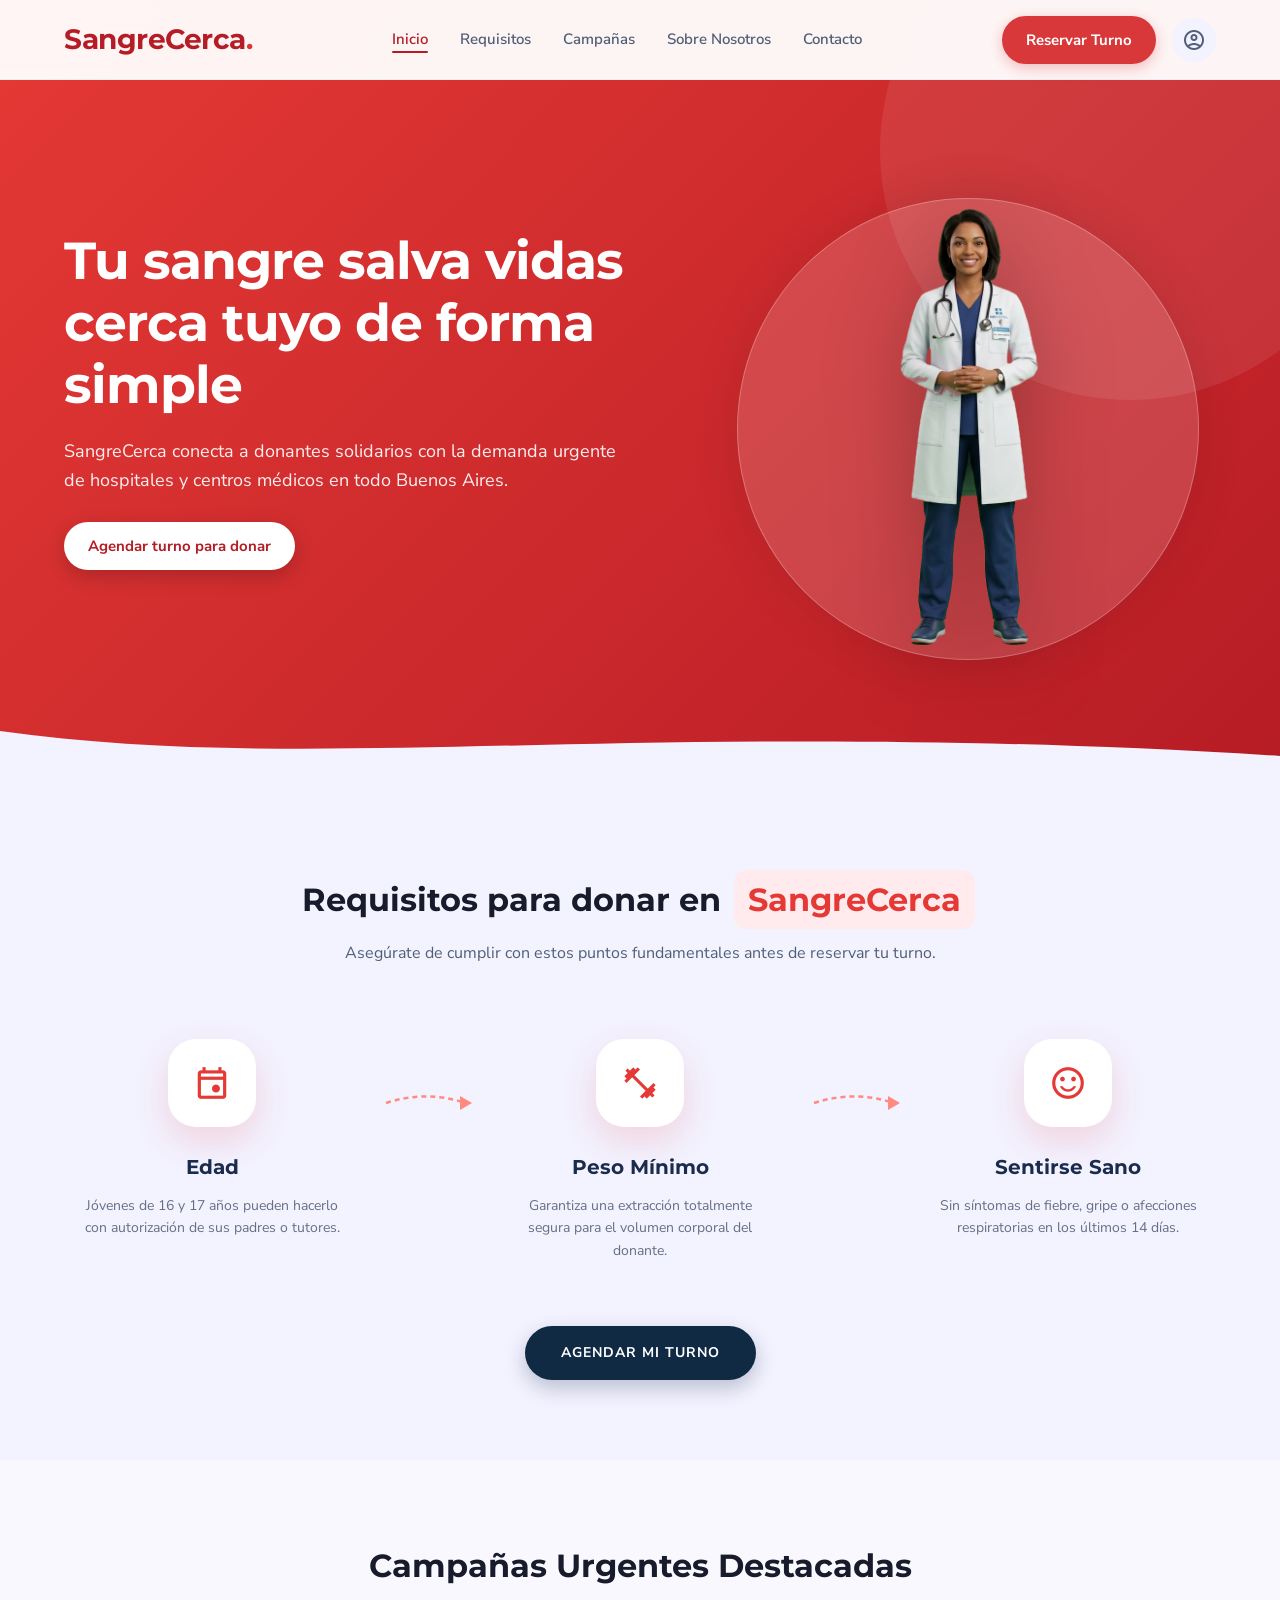
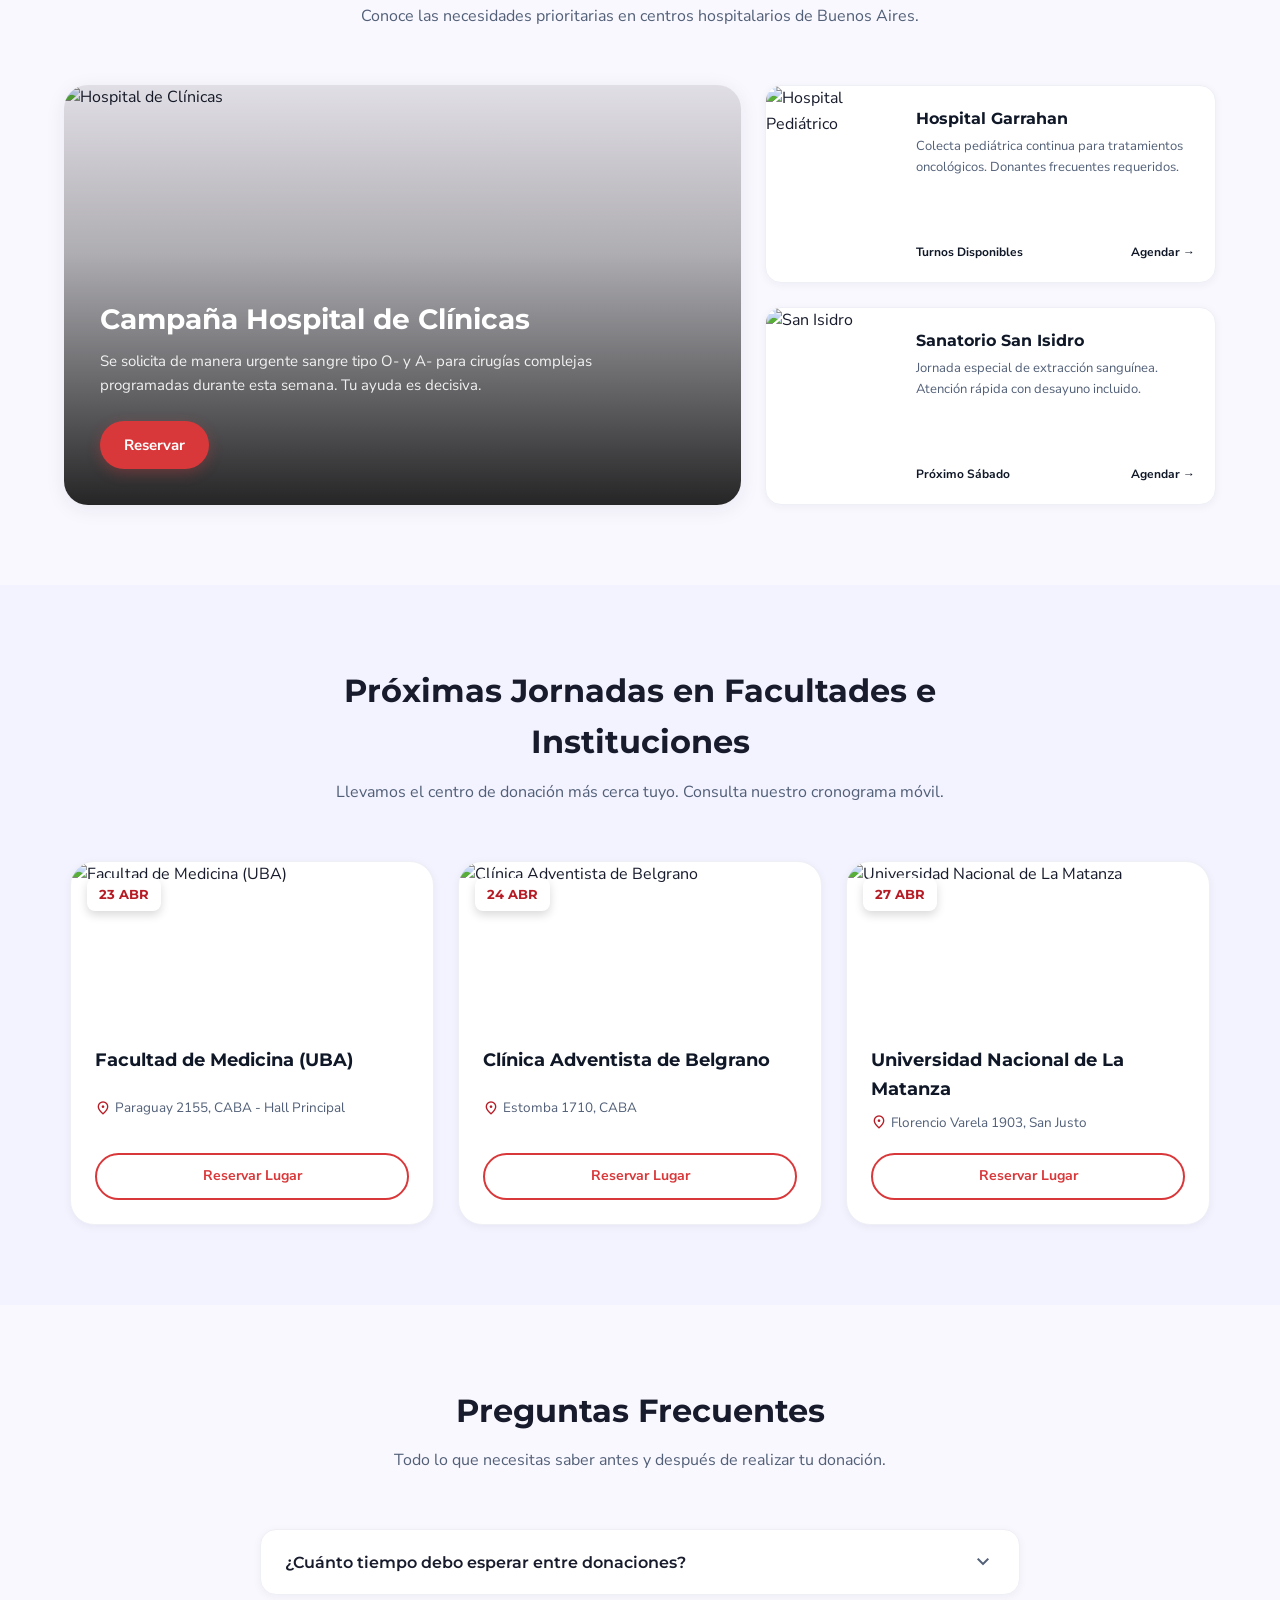
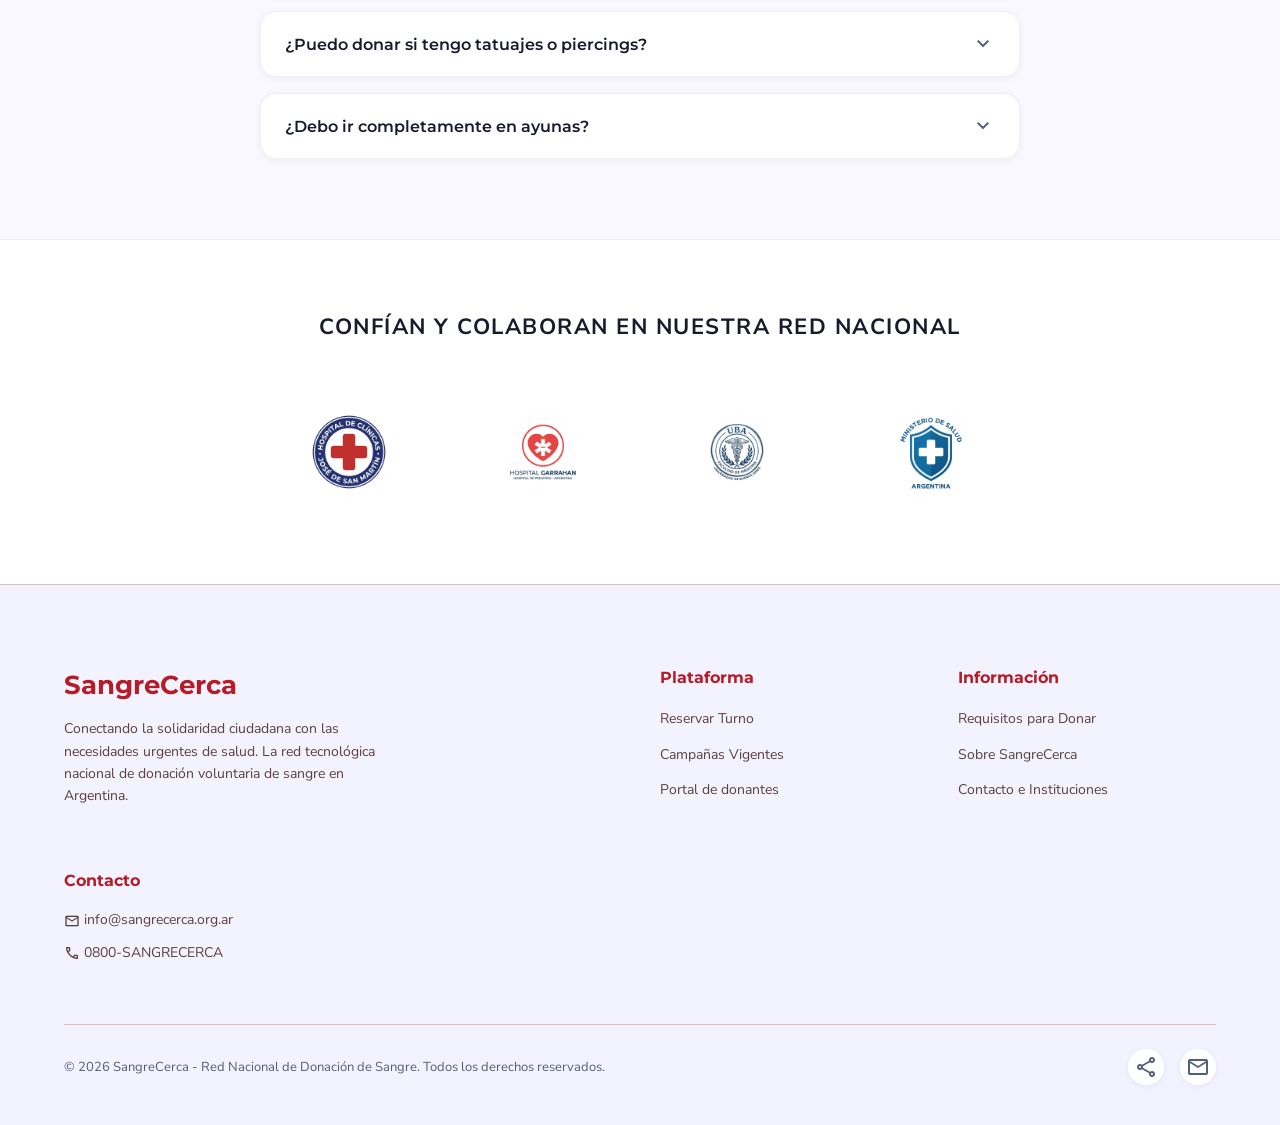
==== commit 7d989a95: "Recent changes and fix" ====
--- a/index.html
+++ b/index.html
@@ -110,8 +110,8 @@
           <!-- Flow Arrow 1 -->
           <div class="flow-arrow">
             <svg viewBox="0 0 100 30">
-              <path d="M10,25 Q50,0 90,20" stroke="#ff8a80" stroke-width="2.5" stroke-dasharray="5,4" fill="none" />
-              <polygon points="86,14 96,21 85,26" fill="#ff8a80" />
+              <path d="M10,15 Q50,2 90,15" stroke="#ff8a80" stroke-width="2.5" stroke-dasharray="5,4" fill="none" />
+              <polygon points="84,8 96,15 84,22" fill="#ff8a80" />
             </svg>
           </div>
 
@@ -128,8 +128,8 @@
           <!-- Flow Arrow 2 -->
           <div class="flow-arrow">
             <svg viewBox="0 0 100 30">
-              <path d="M10,10 Q50,30 90,10" stroke="#ff8a80" stroke-width="2.5" stroke-dasharray="5,4" fill="none" />
-              <polygon points="86,5 96,11 86,17" fill="#ff8a80" />
+              <path d="M10,15 Q50,2 90,15" stroke="#ff8a80" stroke-width="2.5" stroke-dasharray="5,4" fill="none" />
+              <polygon points="84,8 96,15 84,22" fill="#ff8a80" />
             </svg>
           </div>
 
@@ -154,7 +154,7 @@
     <section id="campanas" class="section">
       <div class="container">
         <div class="section-header">
-          <span class="section-subtitle">Puntos de Donación</span>
+
           <h2 class="section-title">Campañas Urgentes Destacadas</h2>
           <p class="section-description">Conoce las necesidades prioritarias en centros hospitalarios de Buenos Aires.
           </p>
@@ -167,11 +167,10 @@
               alt="Hospital de Clínicas" class="campaign-bg-img" />
             <div class="campaign-overlay"></div>
             <div class="campaign-content">
-              <span class="campaign-tag">Prioridad Máxima</span>
               <h3 class="campaign-title">Campaña Hospital de Clínicas</h3>
               <p class="campaign-desc">Se solicita de manera urgente sangre tipo O- y A- para cirugías complejas
                 programadas durante esta semana. Tu ayuda es decisiva.</p>
-              <a href="registro.html" class="btn btn-primary">Reservar en Hospital de Clínicas</a>
+              <a href="registro.html" class="btn btn-primary">Reservar</a>
             </div>
           </article>
 
@@ -188,9 +187,8 @@
                     frecuentes requeridos.</p>
                 </div>
                 <div class="sub-card-meta">
-                  <span style="color: var(--color-primary);">Turnos Disponibles</span>
-                  <a href="registro.html"
-                    style="color: var(--color-primary); text-decoration: none; font-weight: 700;">Agendar
+                  <span style="color: #101828;">Turnos Disponibles</span>
+                  <a href="registro.html" style="color: #101828; text-decoration: none; font-weight: 700;">Agendar
                     &rarr;</a>
                 </div>
               </div>
@@ -207,9 +205,8 @@
                     incluido.</p>
                 </div>
                 <div class="sub-card-meta">
-                  <span style="color: var(--color-secondary);">Próximo Sábado</span>
-                  <a href="registro.html"
-                    style="color: var(--color-primary); text-decoration: none; font-weight: 700;">Agendar
+                  <span style="color: #101828;">Próximo Sábado</span>
+                  <a href="registro.html" style="color: #101828; text-decoration: none; font-weight: 700;">Agendar
                     &rarr;</a>
                 </div>
               </div>
@@ -223,56 +220,57 @@
     <section class="section section-alt">
       <div class="container">
         <div class="section-header">
-          <span class="section-subtitle">Colectas Móviles</span>
           <h2 class="section-title">Próximas Jornadas en Facultades e Instituciones</h2>
           <p class="section-description">Llevamos el centro de donación más cerca tuyo. Consulta nuestro cronograma
             móvil.</p>
         </div>
-
         <div class="schedule-list">
-          <!-- Item 1 -->
+          <!-- Card 1 -->
           <div class="schedule-item">
-            <div class="schedule-date">
-              <div class="date-badge">
-                23 ABR
-              </div>
-              <div class="location-info">
-                <h4>Facultad de Medicina (UBA)</h4>
-                <p><span class="material-symbols-outlined">location_on</span> Paraguay 2155, CABA - Hall Principal</p>
-              </div>
-            </div>
-            <a href="registro.html" class="btn btn-outline" style="padding: 8px 18px; font-size: 14px;">Reservar
-              Lugar</a>
-          </div>
-
-          <!-- Item 2 -->
+            <div class="schedule-card-image">
+              <img src="https://images.unsplash.com/photo-1562774053-701939374585?q=80&w=600&auto=format&fit=crop"
+                alt="Facultad de Medicina (UBA)" />
+              <div class="date-badge">23 ABR</div>
+            </div>
+            <div class="schedule-card-body">
+              <h4 class="schedule-card-title">Facultad de Medicina (UBA)</h4>
+              <p class="schedule-card-location">
+                <span class="material-symbols-outlined">location_on</span> Paraguay 2155, CABA - Hall Principal
+              </p>
+              <a href="registro.html" class="btn schedule-card-btn">Reservar Lugar</a>
+            </div>
+          </div>
+
+          <!-- Card 2 -->
           <div class="schedule-item">
-            <div class="schedule-date">
-              <div class="date-badge">
-                24 ABR
-              </div>
-              <div class="location-info">
-                <h4>Clínica Adventista de Belgrano</h4>
-                <p><span class="material-symbols-outlined">location_on</span> Estomba 1710, CABA</p>
-              </div>
-            </div>
-            <a href="registro.html" class="btn btn-outline" style="padding: 8px 18px; font-size: 14px;">Reservar
-              Lugar</a>
-          </div>
-
-          <!-- Item 3 -->
+            <div class="schedule-card-image">
+              <img src="https://images.unsplash.com/photo-1519494026892-80bbd2d6fd0d?q=80&w=600&auto=format&fit=crop"
+                alt="Clínica Adventista de Belgrano" />
+              <div class="date-badge">24 ABR</div>
+            </div>
+            <div class="schedule-card-body">
+              <h4 class="schedule-card-title">Clínica Adventista de Belgrano</h4>
+              <p class="schedule-card-location">
+                <span class="material-symbols-outlined">location_on</span> Estomba 1710, CABA
+              </p>
+              <a href="registro.html" class="btn schedule-card-btn">Reservar Lugar</a>
+            </div>
+          </div>
+
+          <!-- Card 3 -->
           <div class="schedule-item">
-            <div class="schedule-date">
-              <div class="date-badge">
-                27 ABR
-              </div>
-              <div class="location-info">
-                <h4>Godspell College</h4>
-                <p><span class="material-symbols-outlined">location_on</span> San Isidro, Provincia de Buenos Aires</p>
-              </div>
-            </div>
-            <a href="registro.html" class="btn btn-outline" style="padding: 8px 18px; font-size: 14px;">Reservar
-              Lugar</a>
+            <div class="schedule-card-image">
+              <img src="https://images.unsplash.com/photo-1592280771190-3e2e4d571952?q=80&w=600&auto=format&fit=crop"
+                alt="Universidad Nacional de La Matanza" />
+              <div class="date-badge">27 ABR</div>
+            </div>
+            <div class="schedule-card-body">
+              <h4 class="schedule-card-title">Universidad Nacional de La Matanza</h4>
+              <p class="schedule-card-location">
+                <span class="material-symbols-outlined">location_on</span> Florencio Varela 1903, San Justo
+              </p>
+              <a href="registro.html" class="btn schedule-card-btn">Reservar Lugar</a>
+            </div>
           </div>
         </div>
       </div>
@@ -282,7 +280,6 @@
     <section class="section">
       <div class="container">
         <div class="section-header">
-          <span class="section-subtitle">Despejá tus dudas</span>
           <h2 class="section-title">Preguntas Frecuentes</h2>
           <p class="section-description">Todo lo que necesitas saber antes y después de realizar tu donación.</p>
         </div>
--- a/styles.css
+++ b/styles.css
@@ -628,6 +628,7 @@
   .flow-arrow {
     transform: rotate(90deg);
     margin: 10px 0;
+    padding-top: 0;
   }
 }
 
@@ -685,7 +686,7 @@
 .flow-arrow {
   width: 100px;
   flex-shrink: 0;
-  padding-top: 30px;
+  padding-top: 65px;
 }
 
 .flow-arrow svg {
@@ -731,6 +732,12 @@
   .campaigns-grid {
     grid-template-columns: 1.5fr 1fr;
   }
+  .campaign-sub-list {
+    height: 100%;
+  }
+  .campaign-sub-card {
+    flex: 1;
+  }
 }
 
 .campaign-main-card {
@@ -836,7 +843,7 @@
   font-family: var(--font-heading);
   font-size: 16px;
   font-weight: 700;
-  color: var(--color-primary);
+  color: #101828;
   margin-bottom: 4px;
 }
 
@@ -859,71 +866,123 @@
    9. Próximas Colectas Agenda (Itinerantes)
    -------------------------------------------------------------------------- */
 .schedule-list {
-  display: flex;
-  flex-direction: column;
-  gap: 16px;
-  max-width: 900px;
+  display: grid;
+  grid-template-columns: 1fr;
+  gap: 24px;
+  max-width: 1140px;
   margin: 0 auto;
+}
+
+@media (min-width: 768px) {
+  .schedule-list {
+    grid-template-columns: repeat(2, 1fr);
+  }
+}
+
+@media (min-width: 992px) {
+  .schedule-list {
+    grid-template-columns: repeat(3, 1fr);
+  }
 }
 
 .schedule-item {
   background: var(--bg-surface);
-  border-radius: var(--radius-md);
-  padding: 20px 28px;
+  border-radius: var(--radius-lg);
   border: 1px solid var(--border-light);
+  overflow: hidden;
   display: flex;
   flex-direction: column;
-  gap: 16px;
-  align-items: flex-start;
   box-shadow: var(--shadow-sm);
-  transition: var(--transition-normal);
-}
-
-@media (min-width: 640px) {
-  .schedule-item {
-    flex-direction: row;
-    align-items: center;
-    justify-content: space-between;
-  }
+  transition: all 0.3s ease;
+  height: 100%;
 }
 
 .schedule-item:hover {
+  transform: translateY(-6px);
   border-color: var(--color-primary-container);
-  box-shadow: var(--shadow-md);
-}
-
-.schedule-date {
-  display: flex;
-  align-items: center;
-  gap: 16px;
-}
-
-.date-badge {
-  background-color: var(--color-primary-light);
+  box-shadow: var(--shadow-lg);
+}
+
+.schedule-card-image {
+  position: relative;
+  width: 100%;
+  height: 160px;
+  overflow: hidden;
+}
+
+.schedule-card-image img {
+  width: 100%;
+  height: 100%;
+  object-fit: cover;
+  transition: transform 0.5s ease;
+}
+
+.schedule-item:hover .schedule-card-image img {
+  transform: scale(1.06);
+}
+
+.schedule-card-image .date-badge {
+  position: absolute;
+  top: 16px;
+  left: 16px;
+  background-color: #ffffff;
   color: var(--color-primary);
   font-family: var(--font-heading);
   font-weight: 700;
-  font-size: 16px;
-  padding: 12px 18px;
-  border-radius: var(--radius-md);
-  text-align: center;
-  min-width: 85px;
-}
-
-.location-info h4 {
+  font-size: 13px;
+  padding: 6px 12px;
+  border-radius: var(--radius-sm);
+  box-shadow: 0 4px 10px rgba(0,0,0,0.15);
+  min-width: auto;
+  z-index: 2;
+}
+
+.schedule-card-body {
+  padding: 24px;
+  display: flex;
+  flex-direction: column;
+  flex-grow: 1;
+  justify-content: space-between;
+}
+
+.schedule-card-title {
   font-family: var(--font-heading);
   font-size: 18px;
   font-weight: 700;
-  color: var(--color-text-dark);
-  margin-bottom: 4px;
-}
-
-.location-info p {
+  color: #101828;
+  margin-bottom: 8px;
+}
+
+.schedule-card-location {
+  font-size: 13.5px;
+  color: var(--color-secondary);
+  display: flex;
+  align-items: center;
+  gap: 4px;
+  margin-bottom: 20px;
+}
+
+.schedule-card-location span {
+  font-size: 16px;
+  color: var(--color-primary);
+}
+
+.schedule-card-btn {
+  width: 100%;
+  text-align: center;
+  padding: 10px 16px;
   font-size: 14px;
-  color: var(--color-secondary);
-  display: flex;
-  align-items: center;
-  gap: 4px;
+  font-weight: 700;
+  border: 2px solid var(--color-primary-container);
+  color: var(--color-primary-container);
+  background-color: transparent;
+  border-radius: var(--radius-full);
+  transition: all 0.3s ease;
+}
+
+.schedule-card-btn:hover {
+  background-color: var(--color-primary-container) !important;
+  color: #ffffff !important;
 }
 
 /* --------------------------------------------------------------------------
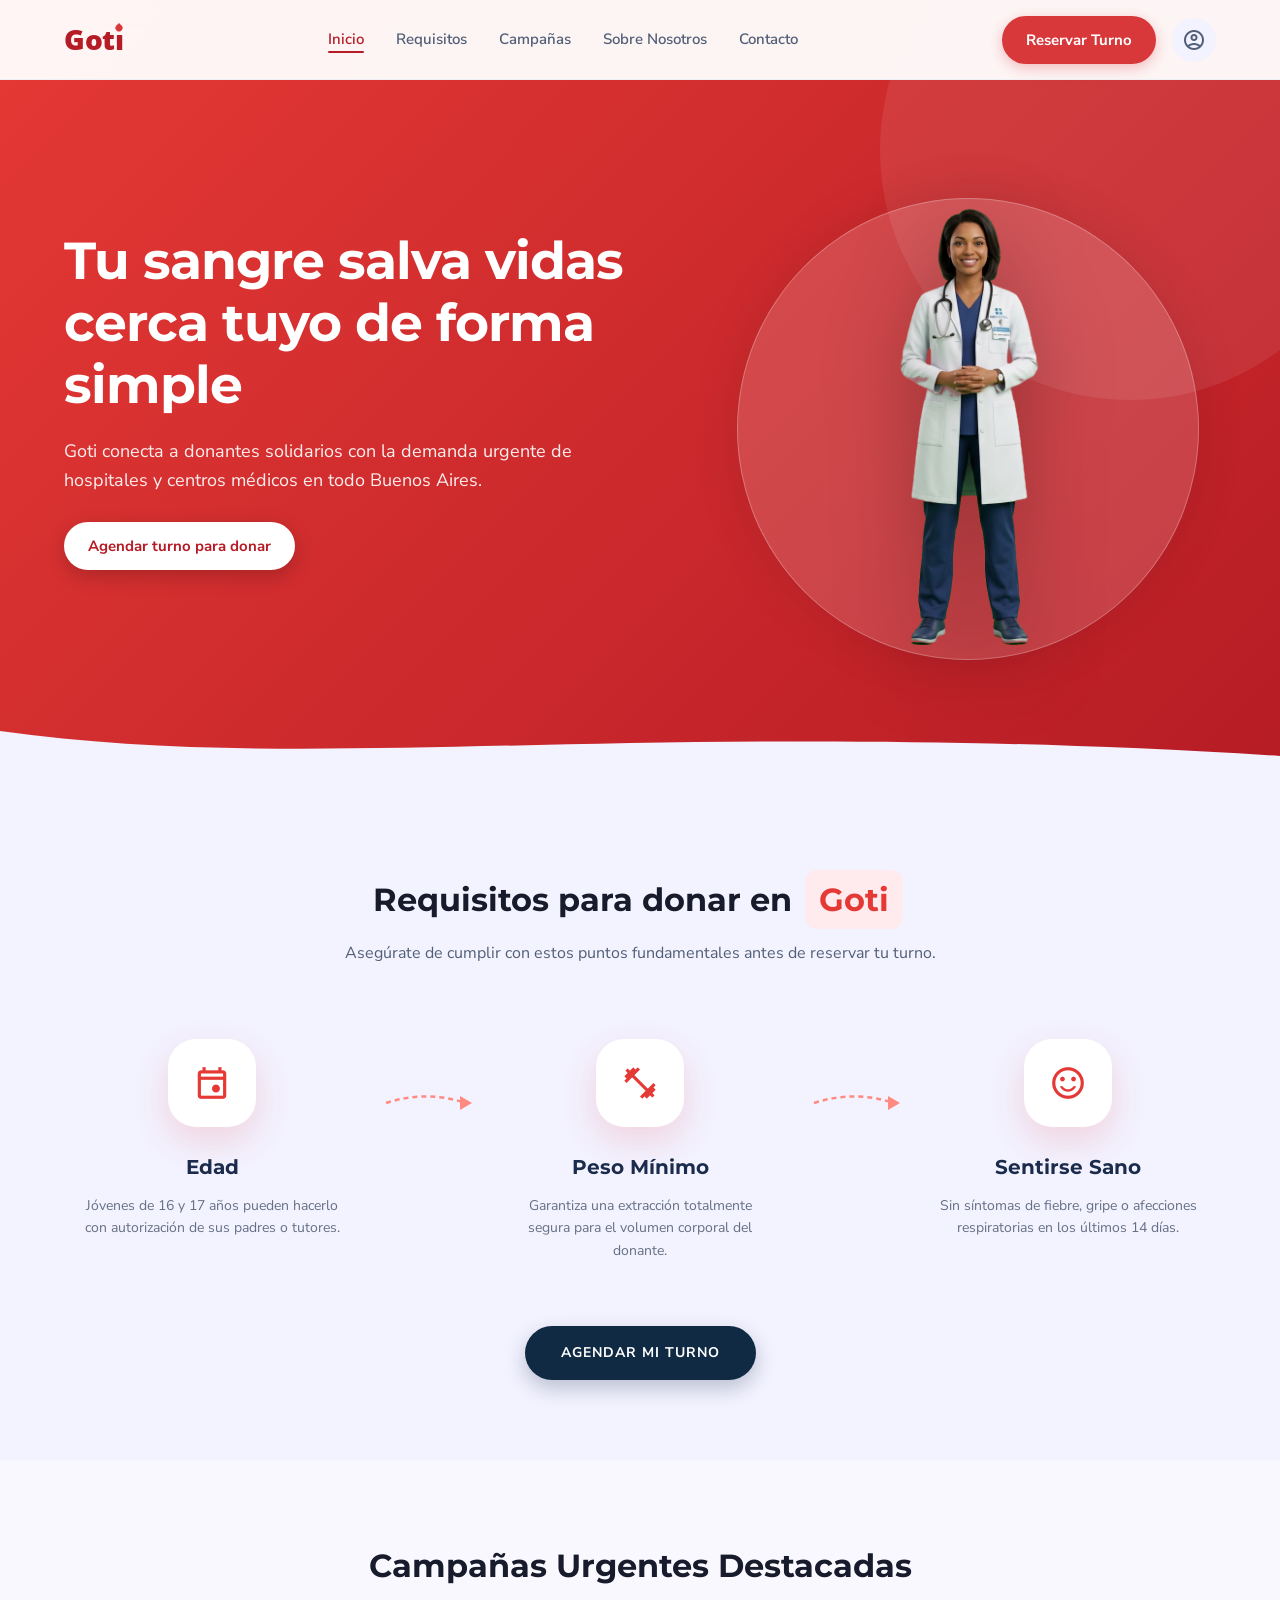
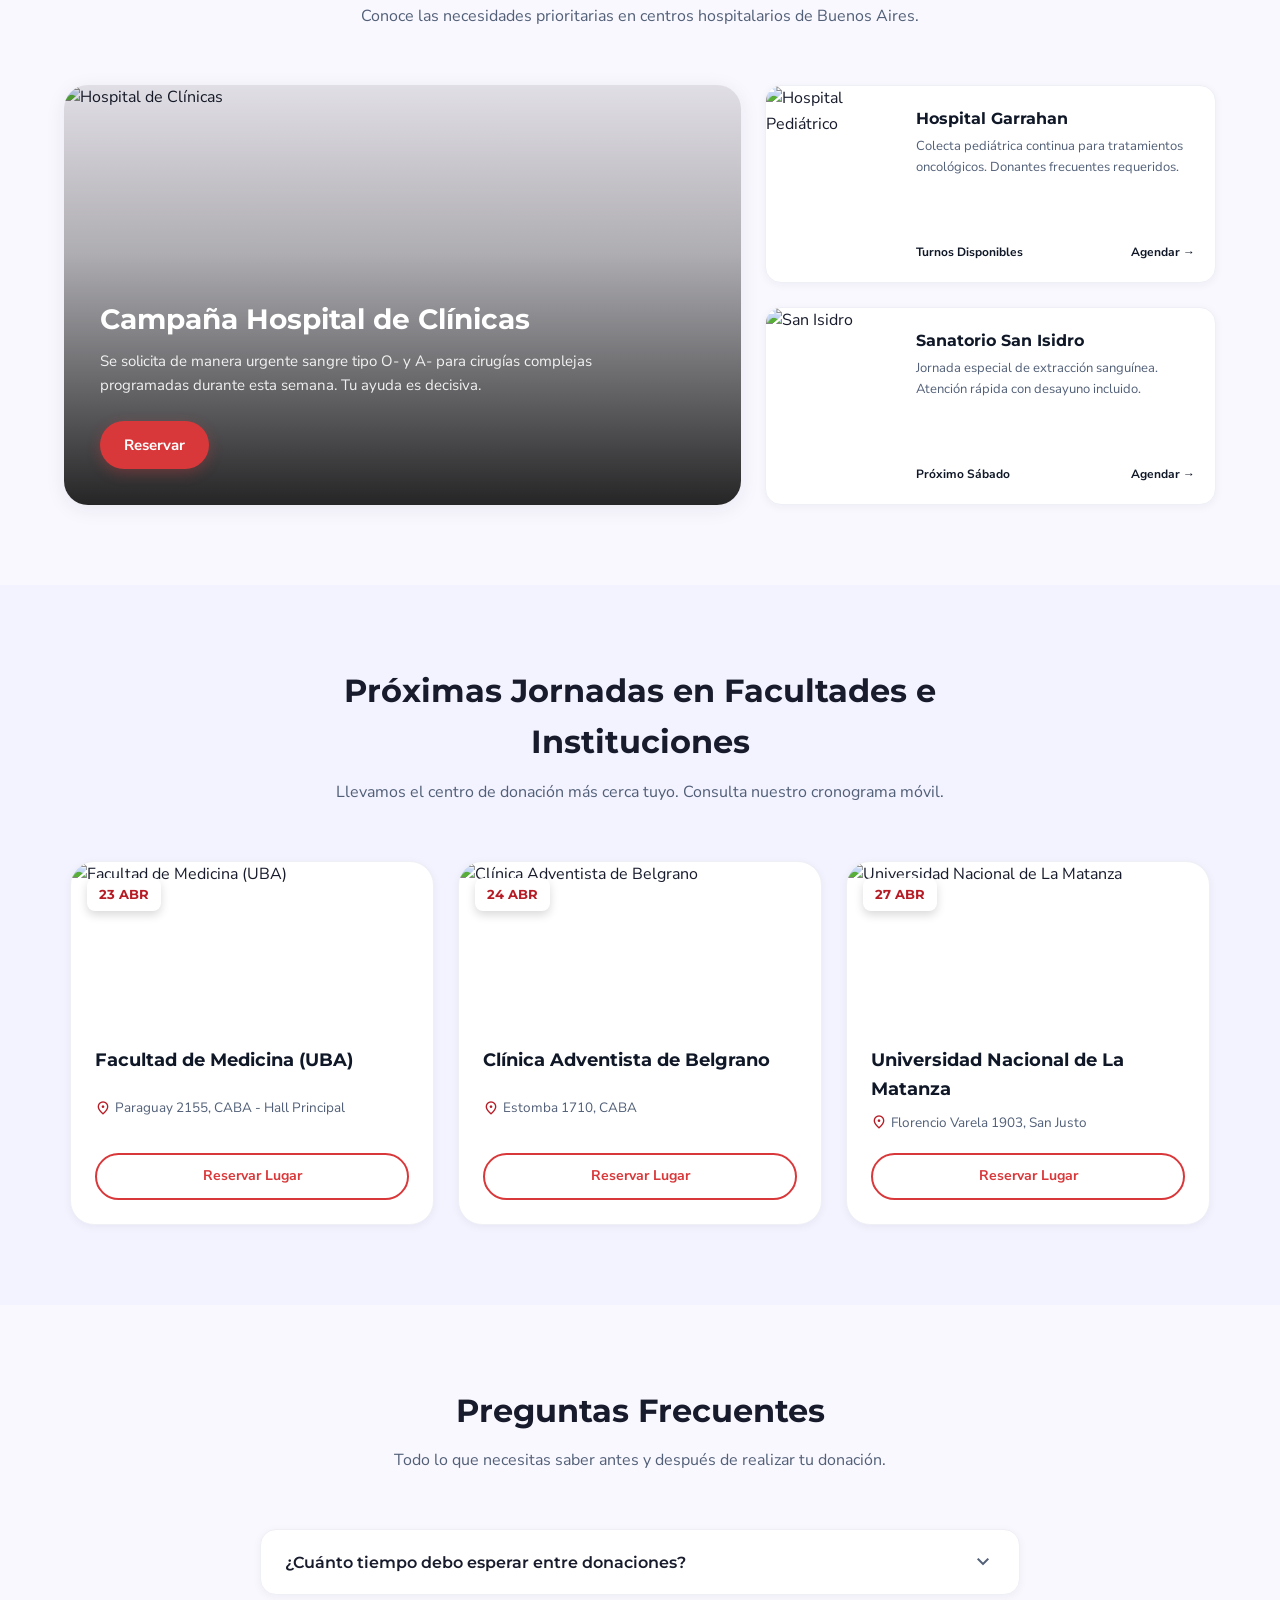
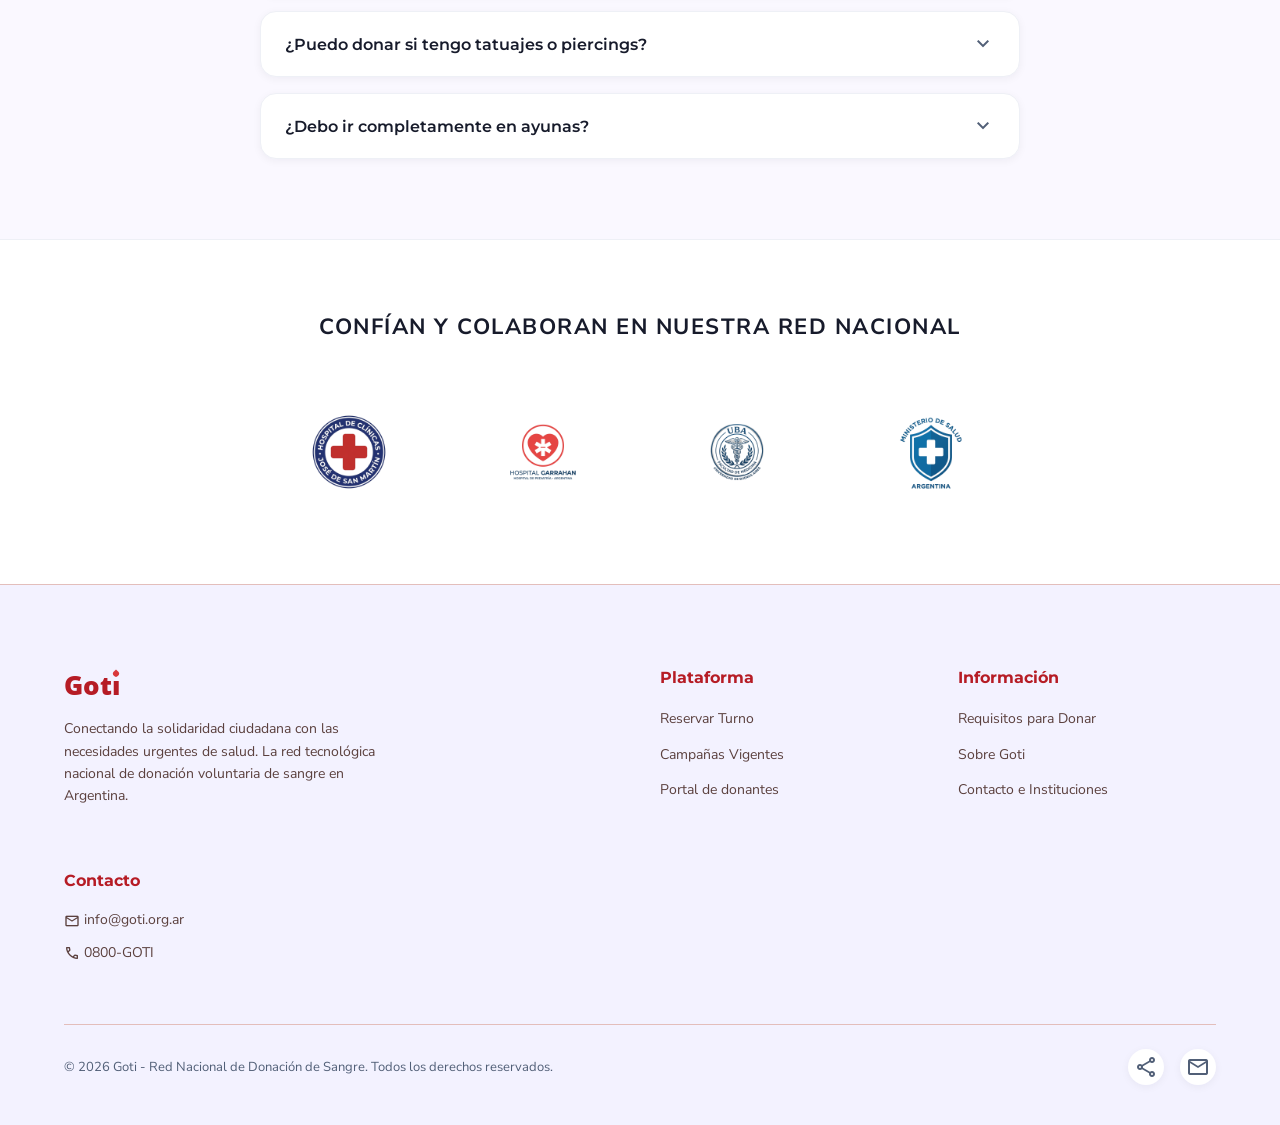
==== commit 14f37ec1: "Some new fixs are realesed" ====
--- a/index.html
+++ b/index.html
@@ -4,7 +4,7 @@
 <head>
   <meta charset="utf-8" />
   <meta name="viewport" content="width=device-width, initial-scale=1.0" />
-  <title>SangreCerca - Red Nacional de Donación Voluntaria de Sangre</title>
+  <title>Goti - Red Nacional de Donación Voluntaria de Sangre</title>
 
   <!-- Google Fonts -->
   <link rel="preconnect" href="https://fonts.googleapis.com">
@@ -27,7 +27,7 @@
   <header class="header">
     <div class="container header-container">
       <a href="index.html" class="logo-link">
-        <span class="logo-text">SangreCerca<span class="logo-dot">.</span></span>
+        <span class="logo-text">Got<span class="logo-i">ı</span></span>
       </a>
 
       <nav>
@@ -57,7 +57,7 @@
           <h1 class="hero-title">Tu sangre salva vidas cerca tuyo de forma simple</h1>
 
           <p class="hero-description">
-            SangreCerca conecta a donantes solidarios con la demanda urgente de hospitales y centros médicos en todo
+            Goti conecta a donantes solidarios con la demanda urgente de hospitales y centros médicos en todo
             Buenos Aires.
           </p>
 
@@ -70,7 +70,7 @@
         </div>
 
         <div class="hero-image-wrapper">
-          <img src="hero_person_transparent.png" alt="Médico Donación SangreCerca" class="hero-image" />
+          <img src="hero_person_transparent.png" alt="Médico Donación Goti" class="hero-image" />
         </div>
       </div>
 
@@ -91,7 +91,7 @@
       <div class="container">
         <div class="section-header">
 
-          <h2 class="section-title">Requisitos para donar en <span class="title-tag">SangreCerca</span></h2>
+          <h2 class="section-title">Requisitos para donar en <span class="title-tag">Goti</span></h2>
           <p class="section-description">Asegúrate de cumplir con estos puntos fundamentales antes de reservar tu turno.
           </p>
         </div>
@@ -216,7 +216,7 @@
       </div>
     </section>
 
-    <!-- Upcoming Itinerant Collection Drives Schedule (SangreCerca Agenda) -->
+    <!-- Upcoming Itinerant Collection Drives Schedule (Goti Agenda) -->
     <section class="section section-alt">
       <div class="container">
         <div class="section-header">
@@ -357,7 +357,7 @@
     <div class="container">
       <div class="footer-grid">
         <div class="footer-brand-col">
-          <span class="footer-logo">SangreCerca</span>
+          <span class="footer-logo">Got<span class="logo-i">ı</span></span>
           <p class="footer-text">
             Conectando la solidaridad ciudadana con las necesidades urgentes de salud. La red tecnológica nacional de
             donación voluntaria de sangre en Argentina.
@@ -377,7 +377,7 @@
           <h4 class="footer-col-title">Información</h4>
           <ul class="footer-links">
             <li><a href="index.html#requisitos" class="footer-link">Requisitos para Donar</a></li>
-            <li><a href="sobre-nosotros.html" class="footer-link">Sobre SangreCerca</a></li>
+            <li><a href="sobre-nosotros.html" class="footer-link">Sobre Goti</a></li>
             <li><a href="contacto.html" class="footer-link">Contacto e Instituciones</a></li>
           </ul>
         </div>
@@ -386,15 +386,15 @@
           <h4 class="footer-col-title">Contacto</h4>
           <ul class="footer-links">
             <li class="footer-link"><span class="material-symbols-outlined" style="font-size: 16px;">email</span>
-              info@sangrecerca.org.ar</li>
+              info@goti.org.ar</li>
             <li class="footer-link"><span class="material-symbols-outlined" style="font-size: 16px;">call</span>
-              0800-SANGRECERCA</li>
+              0800-GOTI</li>
           </ul>
         </div>
       </div>
 
       <div class="footer-bottom">
-        <p>&copy; 2026 SangreCerca - Red Nacional de Donación de Sangre. Todos los derechos reservados.</p>
+        <p>&copy; 2026 Goti - Red Nacional de Donación de Sangre. Todos los derechos reservados.</p>
         <div class="social-links">
           <a href="#" class="social-icon" title="Compartir"><span class="material-symbols-outlined">share</span></a>
           <a href="#" class="social-icon" title="Enviar Mensaje"><span class="material-symbols-outlined">mail</span></a>
--- a/styles.css
+++ b/styles.css
@@ -1,3 +1,5 @@
+@import url('https://fonts.googleapis.com/css2?family=Open+Sans:wght@700;800&display=swap');
+
 /* ==========================================================================
    DonARG - System Design & Core Stylesheet (Pure CSS)
    ========================================================================== */
@@ -144,15 +146,33 @@
 }
 
 .logo-text {
-  font-family: var(--font-heading);
+  font-family: 'Open Sans', sans-serif;
   font-size: 28px;
-  font-weight: 700;
+  font-weight: 800;
   color: var(--color-primary);
   letter-spacing: -0.5px;
 }
 
 .logo-dot {
   color: var(--color-primary-container);
+}
+
+.logo-i {
+  position: relative;
+  display: inline-block;
+  line-height: 1;
+}
+
+.logo-i::after {
+  content: '';
+  position: absolute;
+  top: 0.22em;
+  left: 50%;
+  transform: translate(-50%, -100%) rotate(45deg);
+  width: 0.24em;
+  height: 0.24em;
+  background-color: var(--color-primary-container);
+  border-radius: 0 50% 50% 50%;
 }
 
 .nav-menu {
@@ -1129,9 +1149,9 @@
 }
 
 .footer-logo {
-  font-family: var(--font-heading);
+  font-family: 'Open Sans', sans-serif;
   font-size: 26px;
-  font-weight: 700;
+  font-weight: 800;
   color: var(--color-primary);
   margin-bottom: 12px;
   display: block;
@@ -1338,11 +1358,48 @@
 }
 
 .dash-main {
-  margin-left: 280px;
-  width: calc(100% - 280px);
+  margin-left: 0;
+  width: 100%;
   min-height: 100vh;
   display: flex;
   flex-direction: column;
+  padding-top: var(--header-height);
+}
+
+.dash-nav-menu {
+  gap: 32px !important;
+}
+
+.dash-page-title {
+  font-family: var(--font-heading);
+  font-size: 28px;
+  font-weight: 700;
+  color: var(--color-text-dark);
+  margin-bottom: 24px;
+}
+
+@media (max-width: 1200px) {
+  .dash-header-actions .dash-header-user span {
+    display: none;
+  }
+}
+
+@media (max-width: 1100px) {
+  .dash-nav-menu {
+    gap: 20px !important;
+  }
+  .dash-header-actions .logout-text {
+    display: none;
+  }
+  .dash-header-actions {
+    gap: 12px;
+  }
+}
+
+@media (max-width: 768px) {
+  .dash-header-actions .dash-factor-pill {
+    display: none;
+  }
 }
 
 .dash-header {
@@ -1541,3 +1598,177 @@
 }
 
 
+/* ==========================================================================
+   Dashboard Greeting and Cycle Ring Custom Widgets
+   ========================================================================== */
+.dash-greeting-card {
+  margin-bottom: 24px;
+}
+
+.dash-greeting-card h1 {
+  font-family: var(--font-heading);
+  font-weight: 700;
+  font-size: 32px;
+  color: var(--color-text-dark);
+  margin-bottom: 6px;
+}
+
+.dash-greeting-card p {
+  font-size: 16px;
+  color: var(--color-secondary);
+}
+
+/* Horizontal Calendar Strip */
+.calendar-strip {
+  display: flex;
+  justify-content: space-between;
+  align-items: center;
+  margin: 28px 0;
+  padding: 16px 20px;
+  background: var(--bg-surface);
+  border-radius: var(--radius-lg);
+  border: 1px solid var(--border-light);
+  box-shadow: var(--shadow-sm);
+  gap: 8px;
+  overflow-x: auto;
+}
+
+.calendar-day {
+  display: flex;
+  flex-direction: column;
+  align-items: center;
+  gap: 8px;
+  flex: 1;
+  padding: 10px 0;
+  cursor: pointer;
+  transition: var(--transition-fast);
+  position: relative;
+  min-width: 44px;
+}
+
+.calendar-day-letter {
+  font-size: 12px;
+  font-weight: 700;
+  color: var(--color-secondary);
+  opacity: 0.6;
+  text-transform: uppercase;
+}
+
+.calendar-day-number {
+  font-size: 15px;
+  font-weight: 700;
+  color: var(--color-text-dark);
+  width: 32px;
+  height: 32px;
+  display: flex;
+  align-items: center;
+  justify-content: center;
+  border-radius: 50%;
+  transition: var(--transition-fast);
+}
+
+/* Active Day Pill (Warm Pink Capsule) */
+.calendar-day.active {
+  background-color: #ffccd2;
+  border-radius: 28px;
+  padding: 14px 0;
+  box-shadow: 0 4px 14px rgba(182, 28, 37, 0.15);
+  transform: scale(1.05);
+}
+
+.calendar-day.active .calendar-day-letter {
+  color: var(--color-primary-hover);
+  opacity: 0.8;
+}
+
+.calendar-day.active .calendar-day-number {
+  background-color: transparent;
+  color: var(--color-primary-hover);
+  font-weight: 800;
+}
+
+/* Calendar Event Indicator Dots */
+.calendar-dot {
+  width: 6px;
+  height: 6px;
+  background-color: var(--color-primary);
+  border-radius: 50%;
+  position: absolute;
+  bottom: 0;
+  left: 50%;
+  transform: translateX(-50%);
+}
+
+.calendar-dot.faint {
+  background-color: var(--color-primary-light);
+  opacity: 0.5;
+}
+
+/* Circular Recovery Ring Card Container */
+.ring-widget-card {
+  display: flex;
+  flex-direction: column;
+  align-items: center;
+  justify-content: center;
+  background: var(--bg-surface);
+  border-radius: var(--radius-lg);
+  border: 1px solid var(--border-light);
+  padding: 44px;
+  box-shadow: var(--shadow-sm);
+  margin-bottom: 36px;
+  position: relative;
+}
+
+.ring-title-above {
+  font-family: var(--font-heading);
+  font-size: 28px;
+  font-weight: 800;
+  color: var(--color-secondary);
+  margin-bottom: 24px;
+  letter-spacing: 1px;
+}
+
+.recovery-ring-path {
+  stroke-dasharray: 817;
+  stroke-dashoffset: 0;
+  transition: stroke-dashoffset 1s ease-in-out;
+}
+
+.recovery-ring-path-25 {
+  stroke-dasharray: 817;
+  stroke-dashoffset: 613;
+  transition: stroke-dashoffset 1s ease-in-out;
+}
+
+.ring-svg-container {
+  position: relative;
+  width: 300px;
+  height: 300px;
+}
+
+.ring-text-overlay {
+  position: absolute;
+  inset: 0;
+  display: flex;
+  flex-direction: column;
+  align-items: center;
+  justify-content: center;
+  text-align: center;
+  pointer-events: none;
+}
+
+.ring-sublabel {
+  font-size: 11px;
+  font-weight: 700;
+  color: var(--color-secondary);
+  opacity: 0.7;
+  text-transform: uppercase;
+  letter-spacing: 0.5px;
+  margin-bottom: 4px;
+}
+
+.ring-value {
+  font-size: 14px;
+  font-weight: 700;
+  color: var(--color-text-dark);
+}
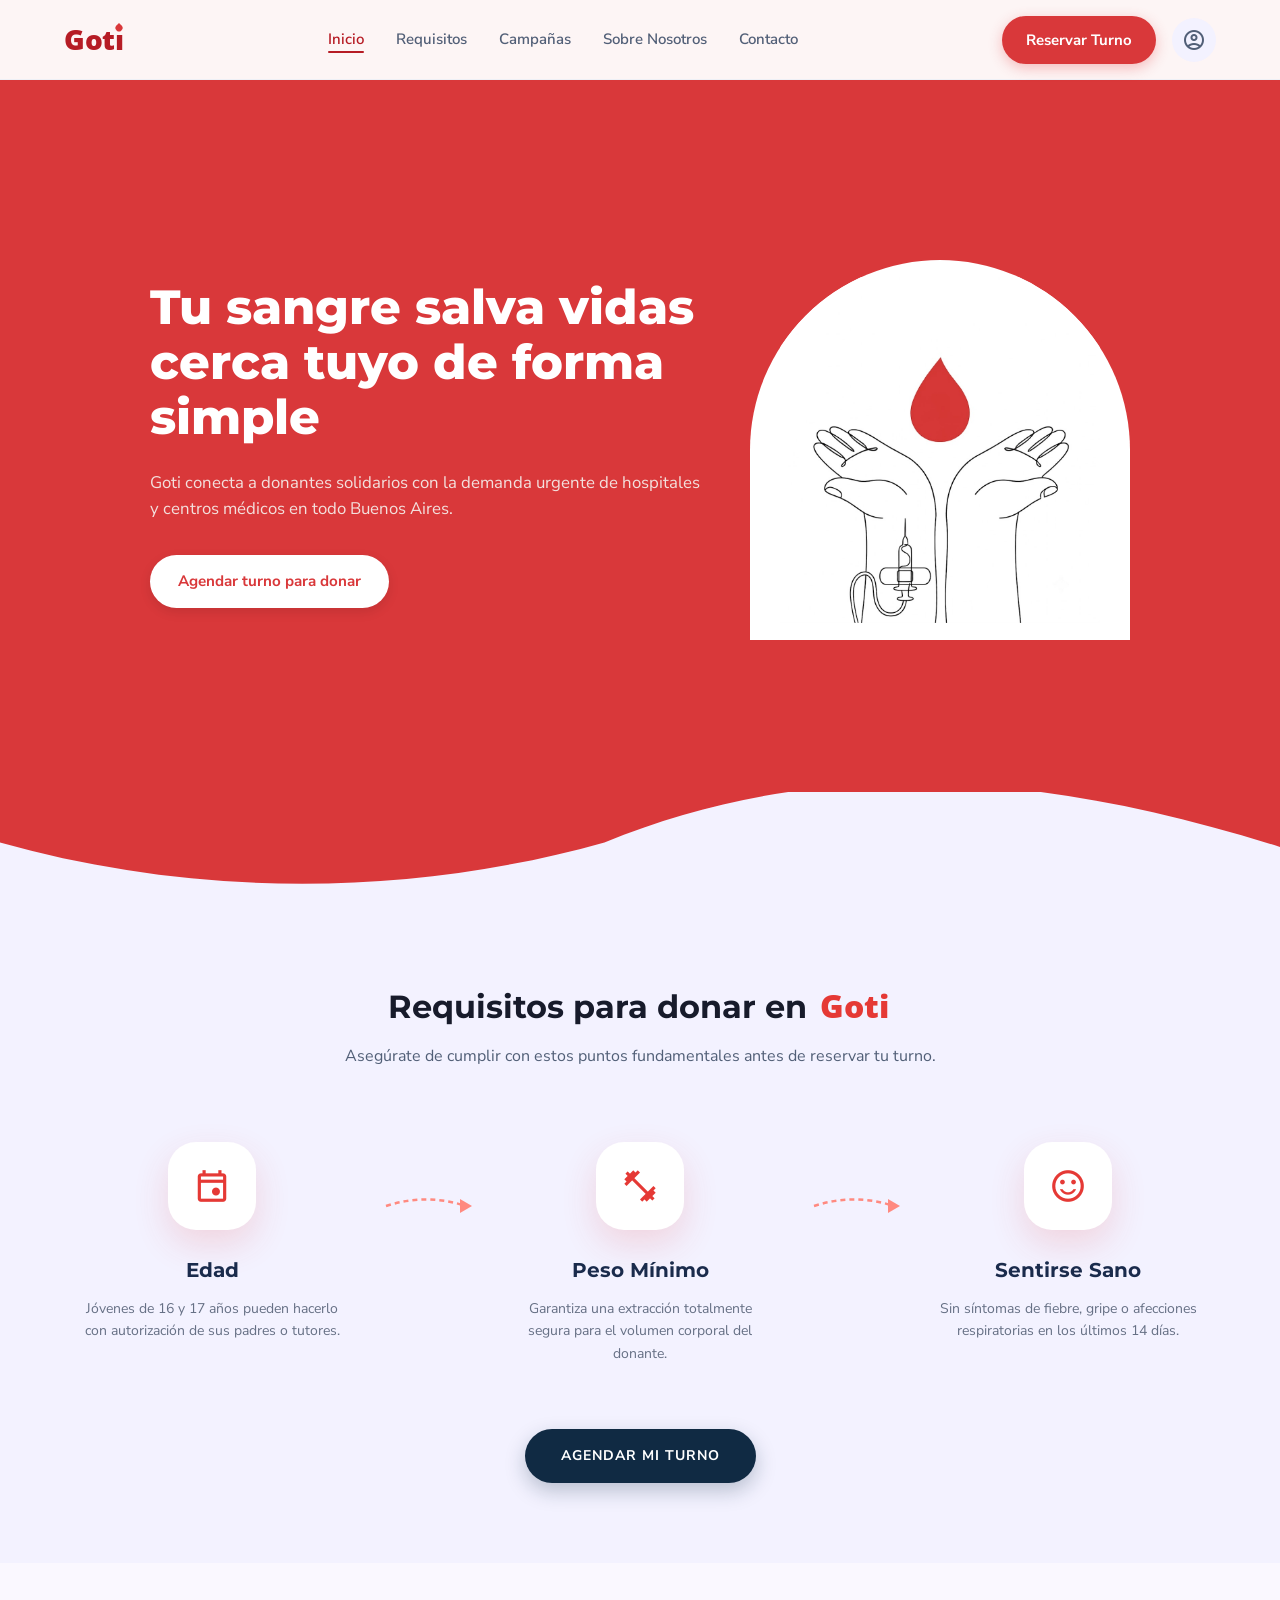
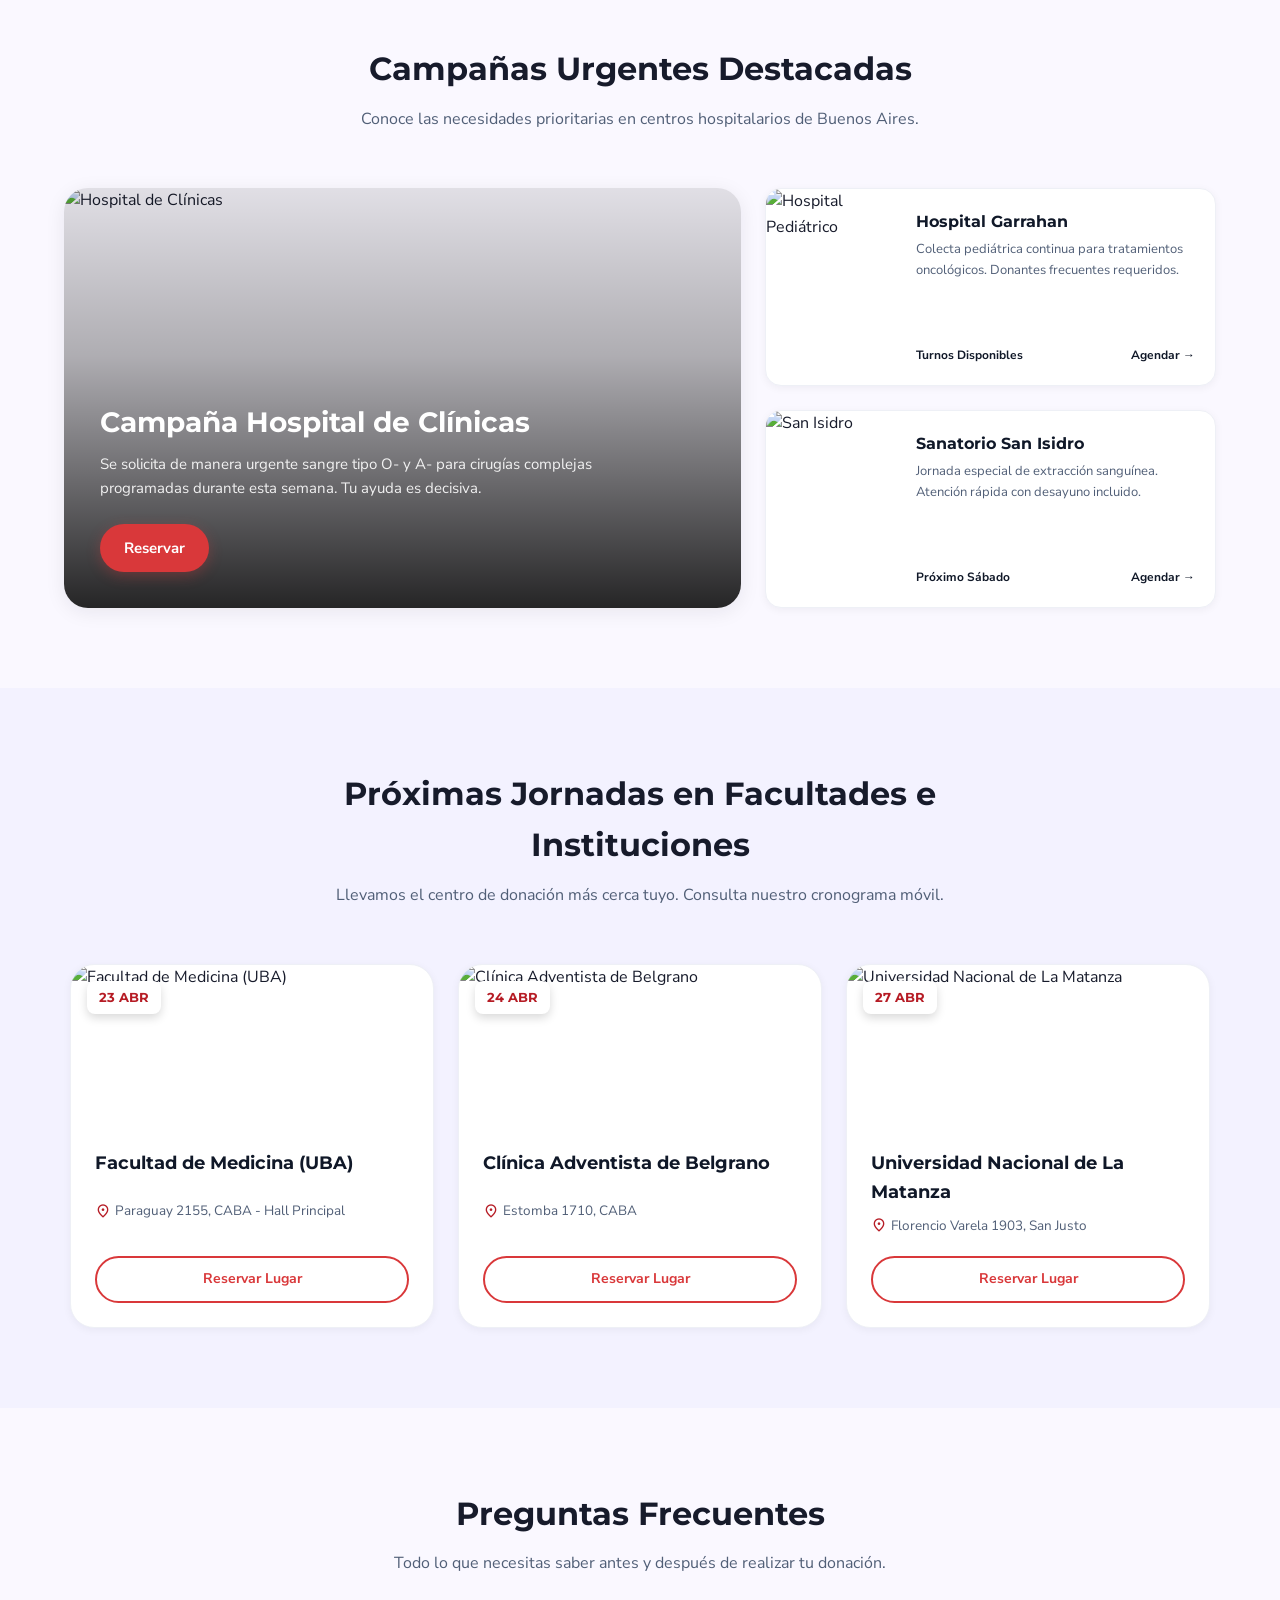
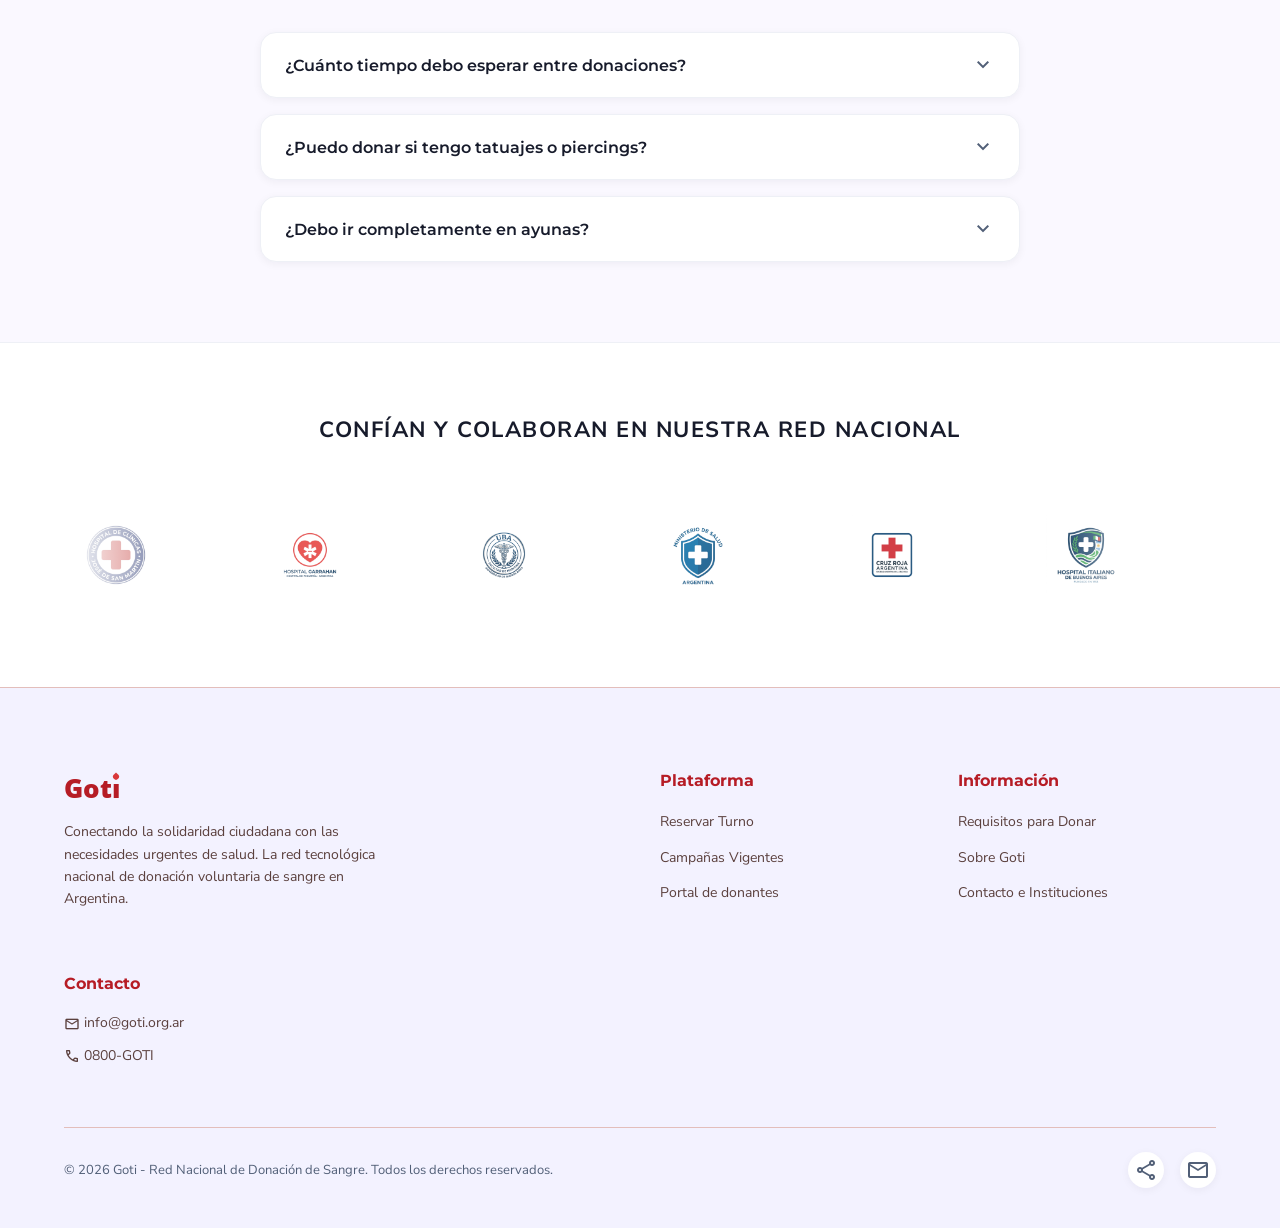
==== commit 342390b9: "Changes to the index, and some updates" ====
--- a/index.html
+++ b/index.html
@@ -52,34 +52,27 @@
   <main>
     <!-- Hero Section -->
     <section class="hero">
-      <div class="container hero-grid">
-        <div class="hero-content">
+      <div class="hero-content">
+        <div class="hero-text">
           <h1 class="hero-title">Tu sangre salva vidas cerca tuyo de forma simple</h1>
-
-          <p class="hero-description">
-            Goti conecta a donantes solidarios con la demanda urgente de hospitales y centros médicos en todo
-            Buenos Aires.
-          </p>
-
-
+          <p class="hero-description">Goti conecta a donantes solidarios con la demanda urgente de hospitales y centros
+            médicos en todo Buenos Aires.</p>
           <div class="hero-cta-group">
-            <a href="registro.html" class="btn btn-primary">
-              Agendar turno para donar
-            </a>
-          </div>
-        </div>
-
-        <div class="hero-image-wrapper">
-          <img src="hero_person_transparent.png" alt="Médico Donación Goti" class="hero-image" />
-        </div>
-      </div>
-
-      <!-- Organic Wavy Curve Bottom Divider (Matching Donarg reference) -->
-      <div
-        style="position: absolute; bottom: -1px; left: 0; width: 100%; overflow: hidden; line-height: 0; pointer-events: none;">
-        <svg viewBox="0 0 1200 120" preserveAspectRatio="none"
-          style="position: relative; display: block; width: calc(100% + 1.3px); height: 60px;">
-          <path d="M0,0 C300,90 600,-30 1200,50 L1200,120 L0,120 Z" fill="#f3f2ff"></path>
+            <a href="registro.html" class="btn-primary-hero">Agendar turno para donar</a>
+          </div>
+        </div>
+
+        <div class="hero-illustration">
+          <img src="./hand-illustration.png" alt="Manos donando sangre">
+        </div>
+      </div>
+
+      <div class="wave">
+        <svg viewBox="0 0 1440 120" preserveAspectRatio="none">
+          <path d="M0,55
+                   C 220,115 460,115 680,55
+                   C 900,-32 1140,-32 1440,60
+                   L1440,120 L0,120 Z" fill="#f3f2ff" />
         </svg>
       </div>
     </section>
@@ -334,18 +327,74 @@
     <section class="partners-section">
       <div class="container">
         <h3 class="partners-title">Confían y colaboran en nuestra red nacional</h3>
-        <div class="partners-grid">
-          <div class="partner-logo-item" title="Hospital de Clínicas">
-            <img src="logo_clinicas.png" alt="Hospital de Clínicas" class="partner-img" />
-          </div>
-          <div class="partner-logo-item" title="Hospital Garrahan">
-            <img src="logo_garrahan.png" alt="Hospital Garrahan" class="partner-img" />
-          </div>
-          <div class="partner-logo-item" title="UBA Medicina">
-            <img src="logo_uba.png" alt="UBA Medicina" class="partner-img" />
-          </div>
-          <div class="partner-logo-item" title="Ministerio de Salud">
-            <img src="logo_ministerio.png" alt="Ministerio de Salud" class="partner-img" />
+        <div class="partners-slider-viewport">
+          <div class="partners-slider-track">
+            <!-- Set 1 -->
+            <div class="partner-logo-item" title="Hospital de Clínicas">
+              <img src="logo_clinicas.png" alt="Hospital de Clínicas" class="partner-img" />
+            </div>
+            <div class="partner-logo-item" title="Hospital Garrahan">
+              <img src="logo_garrahan.png" alt="Hospital Garrahan" class="partner-img" />
+            </div>
+            <div class="partner-logo-item" title="UBA Medicina">
+              <img src="logo_uba.png" alt="UBA Medicina" class="partner-img" />
+            </div>
+            <div class="partner-logo-item" title="Ministerio de Salud">
+              <img src="logo_ministerio.png" alt="Ministerio de Salud" class="partner-img" />
+            </div>
+            <div class="partner-logo-item" title="Cruz Roja Argentina">
+              <img src="logo_cruzroja.png" alt="Cruz Roja Argentina" class="partner-img" />
+            </div>
+            <div class="partner-logo-item" title="Hospital Italiano">
+              <img src="logo_italiano.png" alt="Hospital Italiano" class="partner-img" />
+            </div>
+            <div class="partner-logo-item" title="Hospital Posadas">
+              <img src="logo_posadas.png" alt="Hospital Posadas" class="partner-img" />
+            </div>
+            <!-- Set 2 -->
+            <div class="partner-logo-item" title="Hospital de Clínicas">
+              <img src="logo_clinicas.png" alt="Hospital de Clínicas" class="partner-img" />
+            </div>
+            <div class="partner-logo-item" title="Hospital Garrahan">
+              <img src="logo_garrahan.png" alt="Hospital Garrahan" class="partner-img" />
+            </div>
+            <div class="partner-logo-item" title="UBA Medicina">
+              <img src="logo_uba.png" alt="UBA Medicina" class="partner-img" />
+            </div>
+            <div class="partner-logo-item" title="Ministerio de Salud">
+              <img src="logo_ministerio.png" alt="Ministerio de Salud" class="partner-img" />
+            </div>
+            <div class="partner-logo-item" title="Cruz Roja Argentina">
+              <img src="logo_cruzroja.png" alt="Cruz Roja Argentina" class="partner-img" />
+            </div>
+            <div class="partner-logo-item" title="Hospital Italiano">
+              <img src="logo_italiano.png" alt="Hospital Italiano" class="partner-img" />
+            </div>
+            <div class="partner-logo-item" title="Hospital Posadas">
+              <img src="logo_posadas.png" alt="Hospital Posadas" class="partner-img" />
+            </div>
+            <!-- Set 3 -->
+            <div class="partner-logo-item" title="Hospital de Clínicas">
+              <img src="logo_clinicas.png" alt="Hospital de Clínicas" class="partner-img" />
+            </div>
+            <div class="partner-logo-item" title="Hospital Garrahan">
+              <img src="logo_garrahan.png" alt="Hospital Garrahan" class="partner-img" />
+            </div>
+            <div class="partner-logo-item" title="UBA Medicina">
+              <img src="logo_uba.png" alt="UBA Medicina" class="partner-img" />
+            </div>
+            <div class="partner-logo-item" title="Ministerio de Salud">
+              <img src="logo_ministerio.png" alt="Ministerio de Salud" class="partner-img" />
+            </div>
+            <div class="partner-logo-item" title="Cruz Roja Argentina">
+              <img src="logo_cruzroja.png" alt="Cruz Roja Argentina" class="partner-img" />
+            </div>
+            <div class="partner-logo-item" title="Hospital Italiano">
+              <img src="logo_italiano.png" alt="Hospital Italiano" class="partner-img" />
+            </div>
+            <div class="partner-logo-item" title="Hospital Posadas">
+              <img src="logo_posadas.png" alt="Hospital Posadas" class="partner-img" />
+            </div>
           </div>
         </div>
       </div>
--- a/styles.css
+++ b/styles.css
@@ -116,7 +116,7 @@
    3. Navigation Header
    -------------------------------------------------------------------------- */
 .header {
-  position: fixed;
+  position: absolute;
   top: 0;
   left: 0;
   width: 100%;
@@ -269,189 +269,130 @@
    4. Hero Section
    -------------------------------------------------------------------------- */
 .hero {
-  padding-top: calc(var(--header-height) + 50px);
+  min-height: 100vh;
+  padding-top: calc(var(--header-height) + 40px);
   padding-bottom: 120px;
-  background: linear-gradient(135deg, #e53935 0%, #b61c25 100%);
+  background-color: #d9383a;
   color: #ffffff;
   position: relative;
   overflow: hidden;
-}
-
-.hero::before {
-  content: '';
-  position: absolute;
-  top: -100px;
-  right: -100px;
-  width: 500px;
-  height: 500px;
-  background: rgba(255, 255, 255, 0.08);
-  border-radius: 50%;
-  pointer-events: none;
-}
-
-.hero-grid {
-  display: grid;
-  grid-template-columns: 1fr;
-  gap: 48px;
-  align-items: center;
+  display: flex;
+  align-items: center;
+  box-sizing: border-box;
+}
+
+.hero-content {
+  display: flex;
+  align-items: flex-start;
+  justify-content: space-between;
+  max-width: 1200px;
+  margin: 0 auto;
+  gap: 40px;
+  padding: 0 24px;
+  box-sizing: border-box;
   position: relative;
   z-index: 2;
 }
 
-@media (min-width: 992px) {
-  .hero-grid {
-    grid-template-columns: 1.1fr 0.9fr;
-  }
-}
-
-.hero-badge {
-  display: inline-flex;
-  align-items: center;
-  gap: 8px;
-  padding: 8px 18px;
-  background: rgba(255, 255, 255, 0.2);
-  color: #ffffff;
-  backdrop-filter: blur(8px);
-  border-radius: var(--radius-full);
-  font-size: 14px;
-  font-weight: 700;
-  margin-bottom: 20px;
-  border: 1px solid rgba(255, 255, 255, 0.3);
+.hero-text {
+  max-width: 560px;
+  display: flex;
+  flex-direction: column;
+  justify-content: center;
+  padding-top: 20px;
+  padding-bottom: 0;
 }
 
 .hero-title {
   font-family: var(--font-heading);
-  font-size: 42px;
-  line-height: 1.2;
-  font-weight: 700;
-  color: var(--color-text-dark);
-  margin-bottom: 20px;
-  letter-spacing: -1px;
-}
-
-.hero .hero-title {
+  font-size: 3rem;
+  font-weight: 800;
+  line-height: 1.15;
   color: #ffffff;
-}
-
-@media (min-width: 768px) {
+  margin-bottom: 24px;
+}
+
+.hero-description {
+  font-size: 1.05rem;
+  line-height: 1.6;
+  color: #f3e0dd;
+  margin-bottom: 32px;
+}
+
+.hero-illustration {
+  flex-shrink: 0;
+  width: 380px;
+  height: 380px;
+  background-color: #fff;
+  border-radius: 50% 50% 0 0;
+  display: flex;
+  align-items: center;
+  justify-content: center;
+  overflow: hidden;
+  padding: 30px;
+  z-index: 4;
+}
+
+.hero-illustration img {
+  width: 100%;
+  height: auto;
+  object-fit: contain;
+}
+
+.btn-primary-hero {
+  display: inline-block;
+  background-color: #fff;
+  color: #d9383a;
+  font-weight: 700;
+  padding: 14px 28px;
+  border-radius: 30px;
+  text-decoration: none;
+  font-size: 0.95rem;
+  border: none;
+  cursor: pointer;
+  transition: transform 0.15s ease, box-shadow 0.2s ease;
+  box-shadow: 0 4px 12px rgba(0, 0, 0, 0.1);
+  text-align: center;
+}
+
+.btn-primary-hero:hover {
+  transform: translateY(-2px);
+  box-shadow: 0 6px 16px rgba(0, 0, 0, 0.15);
+}
+
+.wave {
+  position: absolute;
+  left: 0;
+  bottom: -2px;
+  width: 100%;
+  line-height: 0;
+  z-index: 3;
+}
+
+.wave svg {
+  display: block;
+  width: 100%;
+  height: 110px;
+}
+
+@media (max-width: 900px) {
+  .hero-content {
+    flex-direction: column;
+    align-items: center;
+    text-align: center;
+    padding-top: 20px;
+  }
+  .hero-text {
+    padding-bottom: 40px;
+    align-items: center;
+  }
   .hero-title {
-    font-size: 52px;
-  }
-}
-
-.hero-description {
-  font-size: 18px;
-  color: var(--color-secondary);
-  margin-bottom: 28px;
-  max-width: 560px;
-}
-
-.hero .hero-description {
-  color: rgba(255, 255, 255, 0.92);
-}
-
-.hero-stat-card {
-  display: flex;
-  align-items: center;
-  gap: 16px;
-  background: rgba(255, 255, 255, 0.15);
-  backdrop-filter: blur(10px);
-  padding: 16px 20px;
-  border-radius: 20px;
-  border: 1px solid rgba(255, 255, 255, 0.3);
-  margin-bottom: 32px;
-  max-width: 540px;
-  color: #ffffff;
-}
-
-.hero-stat-icon {
-  width: 44px;
-  height: 44px;
-  border-radius: 50%;
-  background-color: #ffffff;
-  color: var(--color-primary);
-  display: flex;
-  align-items: center;
-  justify-content: center;
-  flex-shrink: 0;
-  box-shadow: 0 4px 12px rgba(0,0,0,0.1);
-}
-
-.hero-stat-text {
-  font-size: 14px;
-  color: #ffffff;
-}
-
-.hero-stat-text strong {
-  color: #ffffff;
-  font-weight: 700;
-  text-decoration: underline;
-}
-
-.hero-cta-group {
-  display: flex;
-  flex-wrap: wrap;
-  gap: 16px;
-}
-
-.hero-cta-group .btn-primary {
-  background-color: #ffffff;
-  color: var(--color-primary);
-  box-shadow: 0 6px 20px rgba(0, 0, 0, 0.2);
-}
-
-.hero-cta-group .btn-primary:hover {
-  background-color: #fff0f0;
-  transform: translateY(-2px);
-}
-
-.hero-cta-group .btn-outline {
-  border-color: #ffffff;
-  color: #ffffff;
-}
-
-.hero-cta-group .btn-outline:hover {
-  background: rgba(255, 255, 255, 0.15);
-}
-
-/* Full Height Hero Image Composition (Reference Image Style) */
-.hero-image-wrapper {
-  position: relative;
-  display: flex;
-  justify-content: center;
-  align-items: flex-end;
-  width: 100%;
-  height: 100%;
-  min-height: 540px;
-}
-
-.hero-image-wrapper::before {
-  content: '';
-  position: absolute;
-  bottom: 10px;
-  width: 460px;
-  height: 460px;
-  background: rgba(255, 255, 255, 0.15);
-  border: 1px solid rgba(255, 255, 255, 0.25);
-  border-radius: 50%;
-  z-index: 1;
-  box-shadow: 0 0 50px rgba(0, 0, 0, 0.1);
-}
-
-.hero-image {
-  position: relative;
-  z-index: 2;
-  width: auto;
-  max-width: 100%;
-  height: 540px;
-  object-fit: contain;
-  object-position: bottom;
-  filter: drop-shadow(0 20px 40px rgba(0, 0, 0, 0.25));
-  transition: transform 0.4s ease;
-}
-
-.hero-image:hover {
-  transform: translateY(-6px) scale(1.02);
+    font-size: 2.2rem;
+  }
+  .hero-illustration {
+    width: 280px;
+    height: 280px;
+  }
 }
 .hero-floating-card {
   position: absolute;
@@ -529,10 +470,11 @@
 }
 
 .stock-card {
-  background: var(--bg-main);
+  background: var(--bg-surface);
   border-radius: var(--radius-md);
   padding: 20px;
   border: 1px solid var(--border-light);
+  box-shadow: var(--shadow-sm);
   transition: var(--transition-normal);
   display: flex;
   flex-direction: column;
@@ -624,10 +566,9 @@
    7. Requisitos Básicos (Pre-Requisites)
    -------------------------------------------------------------------------- */
 .title-tag {
-  background-color: #ffebee;
   color: #e53935;
-  padding: 4px 14px;
-  border-radius: 12px;
+  font-family: 'Open Sans', sans-serif;
+  font-weight: 800;
   display: inline-block;
   margin: 0 4px;
 }
@@ -1092,12 +1033,56 @@
   margin-bottom: 44px;
 }
 
-.partners-grid {
-  display: flex;
-  flex-wrap: wrap;
-  align-items: center;
-  justify-content: center;
-  gap: 70px;
+.partners-slider-viewport {
+  overflow: hidden;
+  width: 100%;
+  position: relative;
+  display: flex;
+  align-items: center;
+  padding: 10px 0;
+}
+
+.partners-slider-viewport::before,
+.partners-slider-viewport::after {
+  content: "";
+  height: 100%;
+  position: absolute;
+  width: 150px;
+  z-index: 2;
+  pointer-events: none;
+}
+
+.partners-slider-viewport::before {
+  left: 0;
+  top: 0;
+  background: linear-gradient(to right, var(--bg-surface) 0%, rgba(255, 255, 255, 0) 100%);
+}
+
+.partners-slider-viewport::after {
+  right: 0;
+  top: 0;
+  background: linear-gradient(to left, var(--bg-surface) 0%, rgba(255, 255, 255, 0) 100%);
+}
+
+.partners-slider-track {
+  display: flex;
+  width: max-content;
+  gap: 90px;
+  animation: partners-scroll 25s linear infinite;
+  align-items: center;
+}
+
+.partners-slider-track:hover {
+  animation-play-state: paused;
+}
+
+@keyframes partners-scroll {
+  0% {
+    transform: translateX(0);
+  }
+  100% {
+    transform: translateX(-33.3333%);
+  }
 }
 
 .partner-logo-item {
@@ -1105,9 +1090,10 @@
   align-items: center;
   justify-content: center;
   transition: transform 0.3s ease, opacity 0.3s ease;
-  opacity: 0.95;
+  opacity: 0.85;
   cursor: pointer;
   padding: 12px;
+  flex-shrink: 0;
 }
 
 .partner-logo-item:hover {
@@ -1116,7 +1102,7 @@
 }
 
 .partner-img {
-  height: 100px;
+  height: 80px;
   width: auto;
   max-width: 280px;
   object-fit: contain;
